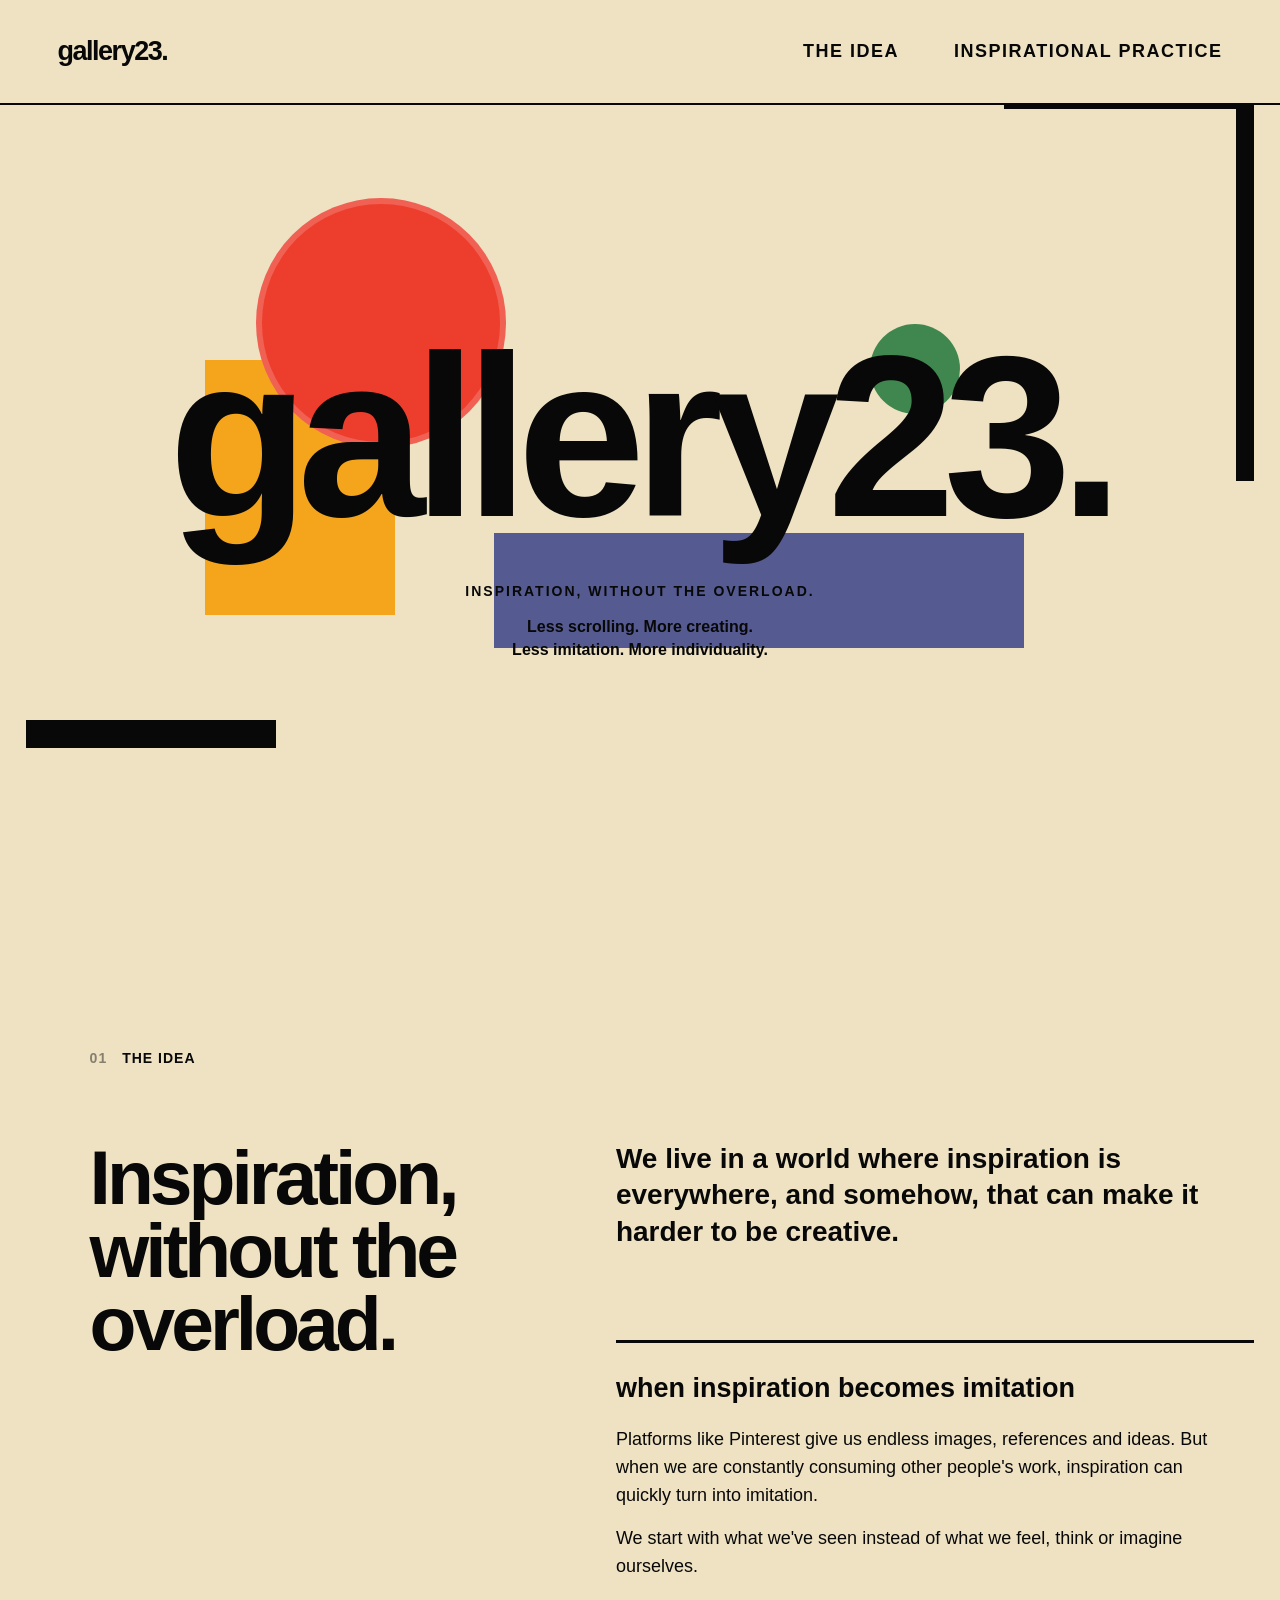
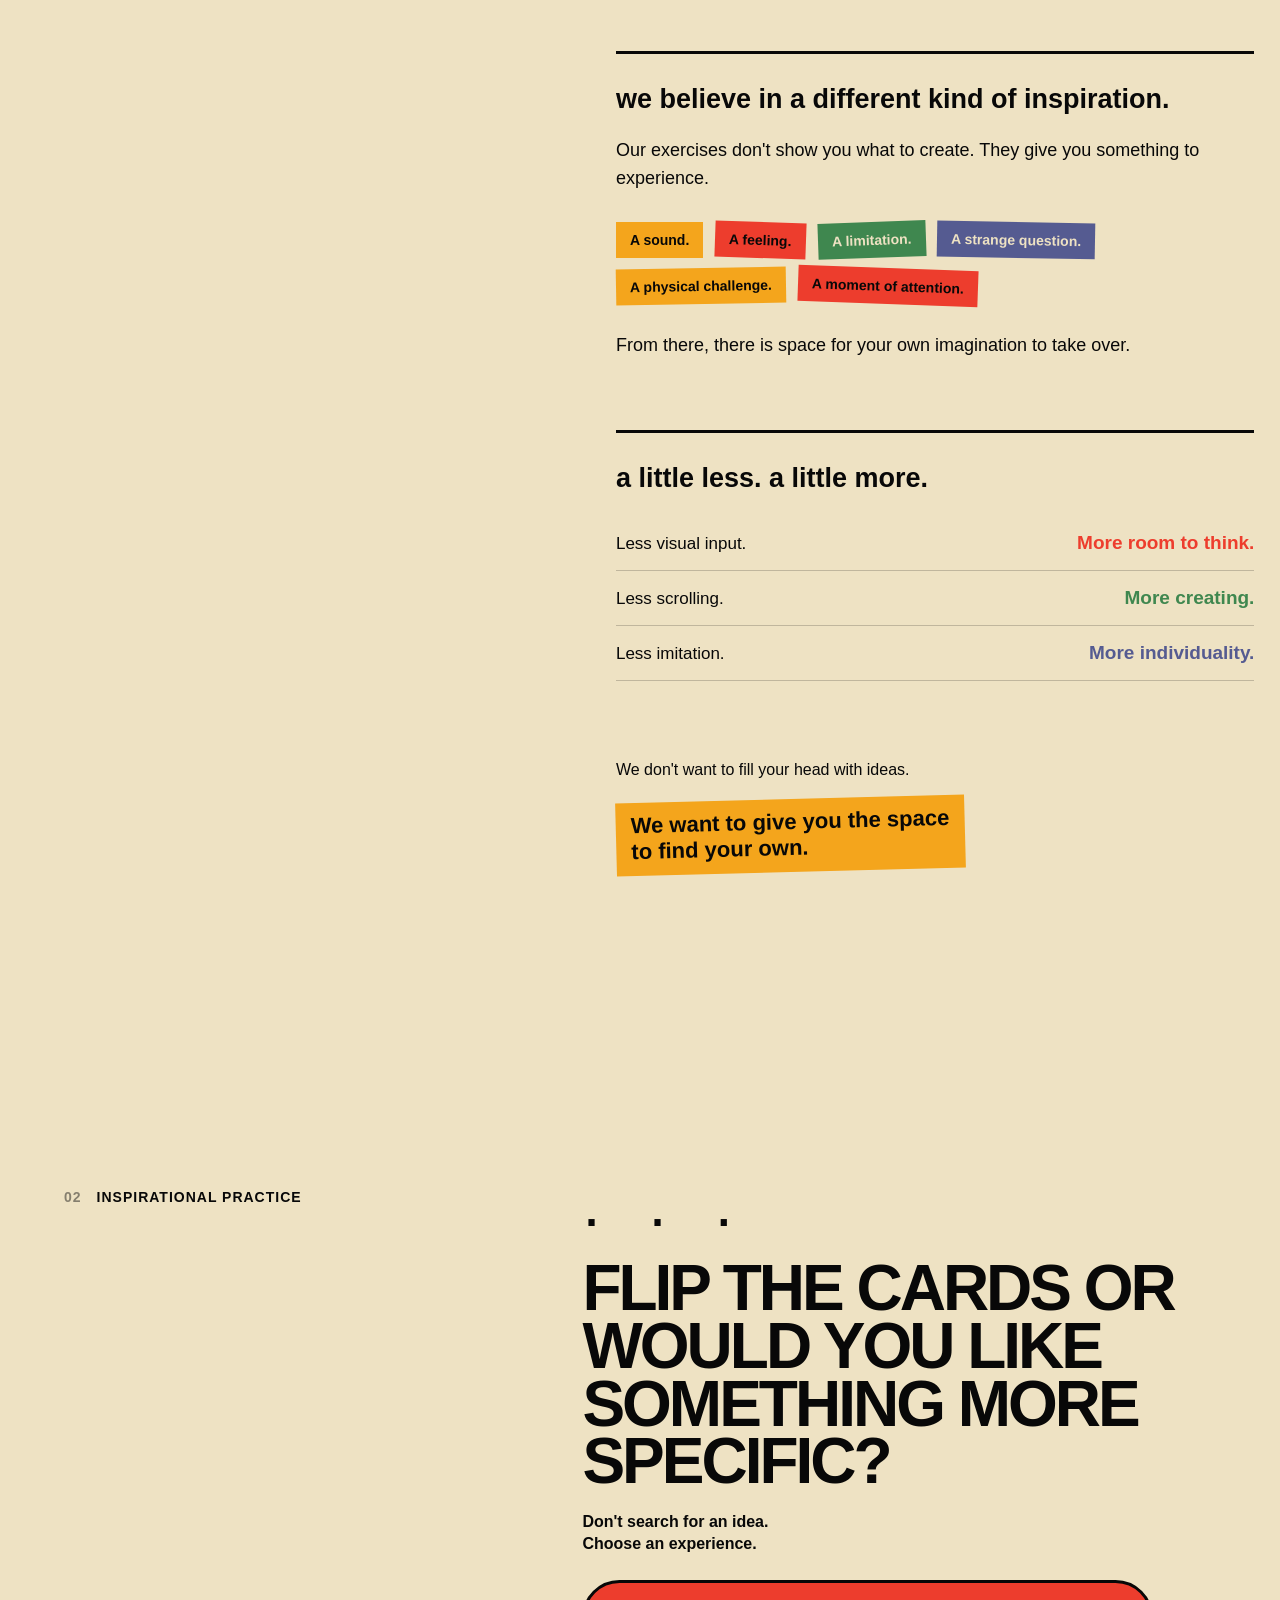
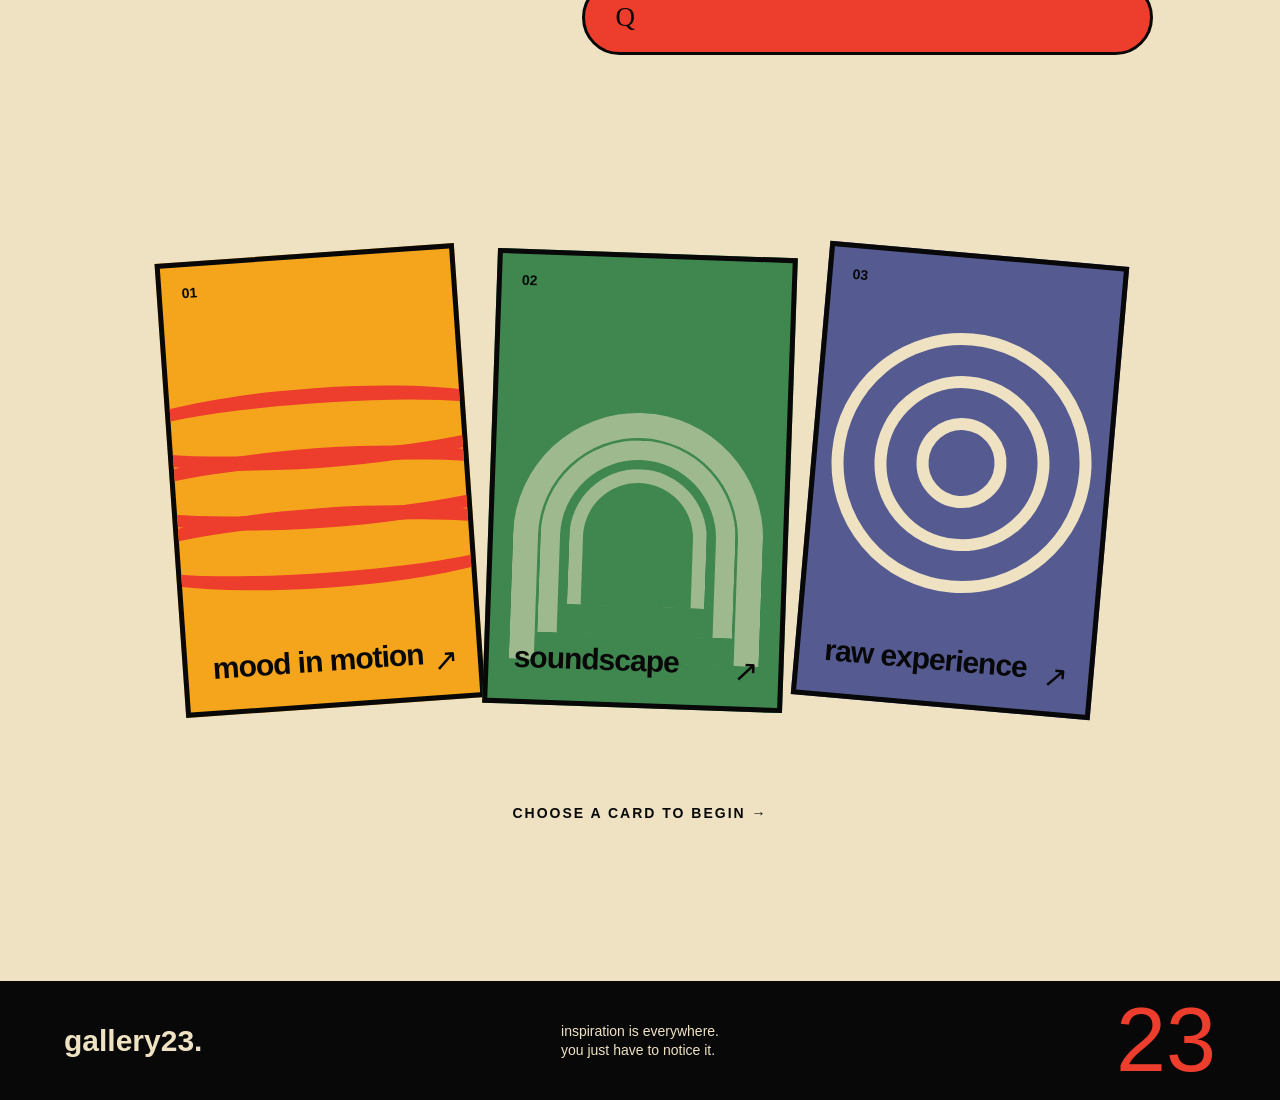
==== index.html @ daee402e "commit 2" ====
<!DOCTYPE html>
<html lang="en">

<head>

    <meta charset="UTF-8">
    <meta name="viewport" content="width=device-width, initial-scale=1.0">

    <title>Inspiration — Gallery23</title>

    <link rel="stylesheet" href="css/style.css">

    <script src="js/gallery.js" defer></script>

</head>

<body>

    <!-- =====================================================
         NAVIGATION
    ====================================================== -->

    <nav class="navbar">

        <a href="index.html" class="nav-logo">
            gallery23.
        </a>

        <div class="nav-links">
            <a href="#the-idea">the idea</a>
            <a href="#inspirational-practice">inspirational practice</a>
        </div>

    </nav>



    <!-- =====================================================
         HERO
    ====================================================== -->

    <main>

        <section class="hero">

            <!-- decorative shapes -->

            <div class="hero-shape orange-circle"></div>

            <div class="hero-shape orange-block"></div>

            <div class="hero-line line-left"></div>

            <div class="hero-line line-right"></div>

            <div class="hero-shape green-circle"></div>

            <div class="hero-shape blue-block"></div>


            <div class="hero-title">

                <h1>gallery23.</h1>

                <div class="hero-message">
                    <p>INSPIRATION, WITHOUT THE OVERLOAD.</p>

                    <p>
                        Less scrolling. More creating.<br>
                        Less imitation. More individuality.
                    </p>
                </div>

            </div>

        </section>



        <!-- =====================================================
             THE IDEA
        ====================================================== -->

        <section class="idea-section" id="the-idea">

            <div class="section-label">
                <span>01</span>
                <span>THE IDEA</span>
            </div>

            <div class="idea-grid">

                <div class="idea-heading">

                    <h2>
                        Inspiration,<br>
                        without the<br>
                        overload.
                    </h2>


                </div>

                <div class="idea-text">

                    <p class="intro-text">
                        We live in a world where inspiration is everywhere,
                        and somehow, that can make it harder to be creative.
                    </p>

                    <div class="idea-block">

                        <h3>When inspiration becomes imitation</h3>

                        <p>
                            Platforms like Pinterest give us endless images,
                            references and ideas. But when we are constantly
                            consuming other people's work, inspiration can
                            quickly turn into imitation.
                        </p>

                        <p>
                            We start with what we've seen instead of what we
                            feel, think or imagine ourselves.
                        </p>

                    </div>

                    <div class="idea-block">

                        <h3>We believe in a different kind of inspiration.</h3>

                        <p>
                            Our exercises don't show you what to create.
                            They give you something to experience.
                        </p>

                        <div class="inspiration-list">
                            <span>A sound.</span>
                            <span>A feeling.</span>
                            <span>A limitation.</span>
                            <span>A strange question.</span>
                            <span>A physical challenge.</span>
                            <span>A moment of attention.</span>
                        </div>

                        <p>
                            From there, there is space for your own
                            imagination to take over.
                        </p>

                    </div>

                    <div class="idea-block idea-less-more">

                        <h3>A little less. A little more.</h3>

                        <div class="less-more-line">
                            <span>Less visual input.</span>
                            <strong>More room to think.</strong>
                        </div>

                        <div class="less-more-line">
                            <span>Less scrolling.</span>
                            <strong>More creating.</strong>
                        </div>

                        <div class="less-more-line">
                            <span>Less imitation.</span>
                            <strong>More individuality.</strong>
                        </div>

                    </div>

                    <div class="idea-closing">
                        <p>
                            We don't want to fill your head with ideas.
                        </p>

                        <p class="closing-emphasis">
                            We want to give you the space<br>
                            to find your own.
                        </p>
                    </div>

                </div>

            </div>

        </section>



        <!-- =====================================================
             INSPIRATIONAL PRACTICE
        ====================================================== -->

        <section class="practice-section" id="inspirational-practice">


            <div class="practice-header">

                <div class="section-label">
                    <span>02</span>
                    <span>INSPIRATIONAL PRACTICE</span>
                </div>


                <div class="practice-question">

                    <span class="dots">. . .</span>

                    <h2>
                        FLIP THE CARDS
                        OR WOULD YOU LIKE
                        SOMETHING
                        MORE SPECIFIC?
                    </h2>

                    <p class="practice-intro">
                        Don't search for an idea.<br>
                        Choose an experience.
                    </p>

                    <div class="search-bar">

                        <span class="search-icon">Q</span>

                        <input
                            type="text"
                            placeholder=""
                            aria-label="Search inspirational practices"
                        >

                    </div>

                </div>

            </div>



<!-- =================================================
     CARD STACK
================================================== -->

<div class="card-area">


    <!-- ================= CARD 1 ================= -->

    <article
        class="practice-card card-orange"
        data-page="mood-in-motion.html"
        data-number="01"
        data-title="mood in motion"
        data-label="A SMALL IMPULSE"
        data-description="Move what you feel. A playful exercise that turns emotions into shapes, colours and movement. Let your hand take the lead and discover what your feelings look like without having to explain them."
    >

        <div class="card-number">
            01
        </div>

        <div class="card-art">

            <div class="wave wave-1"></div>
            <div class="wave wave-2"></div>
            <div class="wave wave-3"></div>

        </div>

        <div class="card-title">
            mood in motion
        </div>

        <div class="card-arrow">
            ↗
        </div>

    </article>



    <!-- ================= CARD 2 ================= -->

    <article
        class="practice-card card-green"
        data-page="soundscape.html"
        data-number="02"
        data-title="soundscape"
        data-label="A SMALL IMPULSE"
        data-description="Listen beyond the obvious. Use sound as your starting point. Slow down, pay attention and let what you hear create unexpected images, thoughts and ideas in your mind."
    >

        <div class="card-number">
            02
        </div>

        <div class="card-art">

            <div class="green-arc arc-one"></div>
            <div class="green-arc arc-two"></div>
            <div class="green-arc arc-three"></div>

        </div>

        <div class="card-title">
            soundscape
        </div>

        <div class="card-arrow">
            ↗
        </div>

    </article>



    <!-- ================= CARD 3 ================= -->

    <article
        class="practice-card card-blue"
        data-page="raw-experience.html"
        data-number="03"
        data-title="raw experience"
        data-label="A SMALL IMPULSE"
        data-description="Step outside your usual perspective. Simple situations can become creative impulses when you really experience them. Observe, listen, notice and allow the ordinary to feel unfamiliar."
    >

        <div class="card-number">
            03
        </div>

        <div class="card-art">

            <div class="raw-circle circle-one"></div>
            <div class="raw-circle circle-two"></div>
            <div class="raw-circle circle-three"></div>

        </div>

        <div class="card-title">
            raw experience
        </div>

        <div class="card-arrow">
            ↗
        </div>

    </article>

</div>


<div class="card-instruction">
    choose a card to begin →
</div>


<!-- =====================================================
     CARD MODAL
====================================================== -->

<div class="card-modal" id="cardModal">

    <button
        class="modal-close"
        id="modalClose"
        aria-label="Close card"
    >
        ×
    </button>


    <div class="modal-card-wrapper">

        <div class="modal-card" id="modalCard">

            <!-- FRONT -->
            <div class="modal-front">

                <div
                    class="modal-card-number"
                    id="modalNumber"
                >
                    01
                </div>

                <div
                    class="modal-art"
                    id="modalArt"
                ></div>

                <h2 id="modalTitle">
                    mood in motion
                </h2>

            </div>


            <!-- BACK -->
            <div class="modal-back">

                <div
                    class="back-label"
                    id="modalLabel"
                >
                    A SMALL IMPULSE
                </div>

                <p id="modalDescription">
                    Move what you feel.
                    A playful exercise that turns emotions
                    into shapes, colours and movement.
                </p>

                <span class="back-hint">
                    CLICK THE CARD TO RETURN
                </span>

            </div>

        </div>

    </div>


    <button
        class="flip-button"
        id="flipButton"
    >
        FLIP THE CARD ↻
    </button>


    <a
        href="#"
        class="practice-button"
        id="practiceButton"
    >
        TRY THIS INSPIRATIONAL PRACTICE →
    </a>

</div>



</main>


<!-- =====================================================
     FOOTER
===================================================== -->

<footer>

    <div class="footer-logo">
        gallery23.
    </div>

    <div class="footer-text">
        inspiration is everywhere.<br>
        you just have to notice it.
    </div>

    <div class="footer-number">
        23
    </div>

</footer>
</body>

</html>
---- css/style.css ----
/* =========================================================

   RESET

========================================================= */

* {

    margin: 0;

    padding: 0;

    box-sizing: border-box;

}

html {

    scroll-behavior: smooth;

}

body {

    background: #eee2c3;

    color: #080808;

    font-family: "Century Gothic", "Avenir Next", Arial, sans-serif;

    overflow-x: hidden;

}

body.modal-open {

    overflow: hidden;

}

a {

    color: inherit;

    text-decoration: none;

}

button,

input {

    font: inherit;

}



/* =========================================================

   COLOURS

========================================================= */

:root {

    --cream: #eee2c3;

    --orange: #f4a51c;

    --red: #ed3d2d;

    --green: #3f874f;

    --blue: #555b91;

    --black: #080808;

}



/* =========================================================

   NAVIGATION

========================================================= */

.navbar {

    position: fixed;

    top: 0;

    left: 0;

    width: 100%;

    height: 105px;

    padding: 0 4.5vw;

    display: flex;

    align-items: center;

    justify-content: space-between;

    z-index: 100;

    background: var(--cream);

    border-bottom: 2px solid var(--black);

}



/* LEFT — GALLERY23 */

.nav-logo {

    font-size: 27px;

    font-weight: 900;

    letter-spacing: -1.5px;

    transition: transform 0.3s ease;

}

.nav-logo:hover {

    transform: rotate(-2deg) scale(1.04);

}



/* RIGHT — NAVIGATION */

.nav-links {

    display: flex;

    align-items: center;

    gap: 55px;

}

.nav-links a {

    position: relative;

    font-size: 18px;

    font-weight: 900;

    letter-spacing: 1.5px;

    text-transform: uppercase;

    color: var(--black);

    transition:

        transform 0.25s ease,

        opacity 0.25s ease;

}

.nav-links a::after {

    content: "";

    position: absolute;

    left: 0;

    bottom: -8px;

    width: 0;

    height: 2px;

    background: var(--black);

    transition: width 0.3s ease;

}

.nav-links a:hover::after {

    width: 100%;

}

.nav-links a:hover {

    transform: translateY(-2px);

}



/* =========================================================

   HERO

========================================================= */

.hero {

    min-height: 100vh;

    padding-top: 105px;

    position: relative;

    overflow: hidden;

    display: flex;

    align-items: center;

    justify-content: center;

}



/* MAIN TITLE */

.hero-title {

    position: relative;

    z-index: 10;

    width: 100%;

    text-align: center;

}

.hero-title h1 {

    position: relative;

    z-index: 10;

    font-size: clamp(110px, 18vw, 300px);

    line-height: 0.8;

    letter-spacing: -12px;

    font-weight: 700;

    white-space: nowrap;

}

/* ---------------------------------------------------------

   HERO MESSAGE

--------------------------------------------------------- */

.hero-message {

    position: relative;

    z-index: 15;

    width: fit-content;

    margin: 55px auto 0;

    text-align: center;

}

.hero-message p:first-child {

    margin-bottom: 16px;

    font-size: 14px;

    font-weight: 900;

    letter-spacing: 2px;

    text-transform: uppercase;

}

.hero-message p:last-child {

    font-size: 16px;

    line-height: 1.45;

    font-weight: 700;

}



/* ---------------------------------------------------------

   HERO SHAPE MOVEMENT

   Only the colored shapes move.

   Black geometric lines stay completely static.

--------------------------------------------------------- */

.orange-circle {

    animation: heroCircle 7s ease-in-out infinite;

}

.orange-block {

    animation: heroBlock 8s ease-in-out 0.5s infinite;

}

.green-circle {

    animation: heroSmallCircle 5s ease-in-out 0.8s infinite;

}

.blue-block {

    animation: heroBlueBlock 9s ease-in-out 0.2s infinite;

}

@keyframes heroCircle {

    0%, 100% {

        transform: translate(0, 0) scale(1);

    }

    50% {

        transform: translate(18px, -12px) scale(1.04);

    }

}

@keyframes heroBlock {

    0%, 100% {

        transform: translate(0, 0) rotate(0deg);

    }

    50% {

        transform: translate(-8px, 13px) rotate(-1.5deg);

    }

}

@keyframes heroSmallCircle {

    0%, 100% {

        transform: translate(0, 0) scale(1);

    }

    50% {

        transform: translate(-10px, 8px) scale(1.13);

    }

}

@keyframes heroBlueBlock {

    0%, 100% {

        transform: translate(0, 0);

    }

    50% {

        transform: translate(12px, -7px);

    }

}

/* =========================================================

   HERO SHAPES

========================================================= */

.hero-shape {

    position: absolute;

}



/* RED / ORANGE CIRCLE */

.orange-circle {

    width: 250px;

    height: 250px;

    border-radius: 50%;

    background: var(--red);

    left: 20%;

    top: 22%;

    border: 6px solid rgba(255, 255, 255, 0.18);

    z-index: 1;

}



/* ORANGE RECTANGLE */

.orange-block {

    width: 190px;

    height: 255px;

    background: var(--orange);

    left: 16%;

    top: 40%;

    z-index: 0;

}



/* GREEN CIRCLE */

.green-circle {

    width: 90px;

    height: 90px;

    border-radius: 50%;

    background: var(--green);

    right: 25%;

    top: 36%;

    z-index: 2;

}



/* BLUE RECTANGLE */

.blue-block {

    width: 530px;

    height: 115px;

    background: var(--blue);

    right: 20%;

    bottom: 28%;

    z-index: 0;

}



/* =========================================================

   BLACK GEOMETRIC LINES

========================================================= */

.hero-line {

    position: absolute;

    height: 28px;

    background: var(--black);

    border-radius: 0;

    z-index: 5;

}



/* LEFT HORIZONTAL LINE */

.line-left {

    width: 250px;

    left: 2%;

    top: 80%;

    transform: none;

}



/* RIGHT HORIZONTAL LINE */

.line-right {

    width: 250px;

    right: 2%;

    top: 9%;

    transform: none;

}



/* RIGHT VERTICAL LINE */

.line-right::after {

    content: "";

    position: absolute;

    right: 0;

    top: 0;

    width: 18px;

    height: 400px;

    background: var(--black);

}



/* =========================================================

   GENERAL SECTIONS

========================================================= */

section {

    position: relative;

}



/* =========================================================

   THE IDEA

========================================================= */

.idea-section {

    padding: 150px 7vw 190px;

}



/* SECTION NUMBER + TITLE */

.section-label {

    display: flex;

    gap: 15px;

    font-size: 14px;

    font-weight: 900;

    letter-spacing: 1px;

    margin-bottom: 75px;

}

.section-label span:first-child {

    opacity: 0.45;

}



/* IDEA GRID */

.idea-grid {

    display: grid;

    grid-template-columns: 42% 58%;

    gap: 5vw;

}



/* LEFT SIDE */

.idea-heading {

    position: relative;

}

.idea-heading h2 {

    font-size: clamp(50px, 6vw, 90px);

    line-height: 0.95;

    letter-spacing: -4px;

}



/* HANDWRITTEN NOTE */

.idea-manifesto {

    display: flex;

    flex-direction: column;

    gap: 3px;

    margin-top: 90px;

    width: fit-content;

    font-family: cursive;

    font-size: 25px;

    line-height: 1.05;

    transform: rotate(-5deg);

}

.idea-manifesto span:last-child {

    margin-left: 28px;

    color: var(--red);

}



/* RIGHT SIDE */

.idea-text {

    max-width: 720px;

}



/* INTRO */

.intro-text {

    font-size: 28px;

    line-height: 1.3;

    font-weight: 700;

    margin-bottom: 90px;

}

/* ---------------------------------------------------------

   NEW IDEA CONTENT

--------------------------------------------------------- */

.inspiration-list {

    display: flex;

    flex-wrap: wrap;

    gap: 10px 12px;

    margin: 30px 0 28px;

}

.inspiration-list span {

    padding: 10px 14px;

    background: var(--orange);

    font-size: 14px;

    font-weight: 900;

    transition:

        transform 0.25s ease,

background 0.25s ease;

}

.inspiration-list span:nth-child(2) {

    background: var(--red);

    transform: rotate(2deg);

}

.inspiration-list span:nth-child(3) {

    background: var(--green);

    color: var(--cream);

    transform: rotate(-2deg);

}

.inspiration-list span:nth-child(4) {

    background: var(--blue);

    color: var(--cream);

    transform: rotate(1deg);

}

.inspiration-list span:nth-child(5) {

    background: var(--orange);

    transform: rotate(-1deg);

}

.inspiration-list span:nth-child(6) {

    background: var(--red);

    transform: rotate(2deg);

}

.inspiration-list span:hover {

    transform: translateY(-5px) rotate(0deg) scale(1.04);

}

.idea-less-more {

    padding-bottom: 45px;

}

.less-more-line {

    display: flex;

    align-items: baseline;

    justify-content: space-between;

    gap: 25px;

    padding: 15px 0;

    border-bottom: 1px solid rgba(8, 8, 8, 0.2);

    font-size: 17px;

    line-height: 1.25;

}

.less-more-line strong {

    font-size: 19px;

}

.less-more-line:nth-child(2) strong {

    color: var(--red);

}

.less-more-line:nth-child(3) strong {

    color: var(--green);

}

.less-more-line:nth-child(4) strong {

    color: var(--blue);

}

.idea-closing {

    padding-top: 25px;

}

.idea-closing p {

    margin-bottom: 8px;

}

.idea-closing .closing-emphasis {

    display: inline-block;

    margin-top: 12px;

    padding: 10px 15px;

    background: var(--orange);

    font-size: 22px;

    font-weight: 900;

    line-height: 1.2;

    transform: rotate(-1.5deg);

}

.practice-intro {

    margin-top: -20px;

    margin-bottom: 25px;

    font-size: 16px;

    line-height: 1.4;

    font-weight: 700;

}





/* INDIVIDUAL IDEA BLOCKS */

.idea-block {

    border-top: 3px solid var(--black);

    padding: 30px 0 55px;

}

.idea-block h3 {

    font-size: 27px;

    margin-bottom: 22px;

    text-transform: lowercase;

}

.idea-block p {

    font-size: 18px;

    line-height: 1.55;

    max-width: 620px;

    margin-bottom: 15px;

}



/* HIGHLIGHT */

.idea-highlight {

    display: inline-block;

    margin-top: 15px;

    padding: 9px 15px;

    background: var(--orange);

    font-size: 14px;

    font-weight: 900;

    transform: rotate(-2deg);

}



/* PINTEREST NOTE */

.problem-note {

    display: inline-block;

    margin-top: 20px;

    background: var(--red);

    padding: 14px 25px;

    border-radius: 100px;

    font-weight: 900;

    transform: rotate(2deg);

}



/* =========================================================

   INSPIRATIONAL PRACTICE

========================================================= */

.practice-section {

    min-height: 100vh;

    padding: 120px 5vw 160px;

    background: var(--cream);

    overflow: hidden;

}



/* HEADER */

.practice-header {

    display: grid;

    grid-template-columns: 45% 55%;

    align-items: start;

}



/* RIGHT SIDE */

.practice-question {

    padding-top: 5px;

}



/* THREE DOTS */

.dots {

    font-size: 65px;

    letter-spacing: 15px;

    line-height: 0.3;

}



/* QUESTION */

.practice-question h2 {

    font-size: clamp(45px, 5vw, 78px);

    line-height: 0.9;

    letter-spacing: -3px;

    margin: 30px 0 40px;

}



/* =========================================================

   SEARCH BAR

========================================================= */

.search-bar {

    width: 90%;

    height: 75px;

    border: 3px solid var(--black);

    border-radius: 100px;

    background: var(--red);

    display: flex;

    align-items: center;

    padding: 0 30px;

}



.search-icon {

    font-size: 27px;

    font-family: serif;

}



.search-bar input {

    border: none;

    outline: none;

    background: transparent;

    width: 100%;

    margin-left: 15px;

    font-size: 20px;

}



/* =========================================================

   CARD AREA

========================================================= */

.card-area {

    position: relative;

    width: 100%;

    height: 650px;

    margin-top: 100px;

    display: flex;

    justify-content: center;

    align-items: center;

}



/* =========================================================

   INDIVIDUAL CARDS

========================================================= */

.practice-card {

    width: 300px;

    height: 455px;

    position: absolute;

    border: 5px solid var(--black);

    cursor: pointer;

    transition:

        transform 0.5s cubic-bezier(.2, .8, .2, 1),

        box-shadow 0.3s ease;

    overflow: hidden;

}



/* HOVER */

.practice-card:hover {

    z-index: 20;

    box-shadow: 15px 15px 0 var(--black);

}



/* ORANGE */

.card-orange {

    background: var(--orange);

    transform:

        translateX(-320px)

        rotate(-4deg);

}



/* GREEN */

.card-green {

    background: var(--green);

    transform:

        translateX(0)

        rotate(2deg);

    z-index: 3;

}



/* BLUE */

.card-blue {

    background: var(--blue);

    transform:

        translateX(320px)

        rotate(5deg);

    z-index: 2;

}



/* HOVER POSITIONS */

.practice-card:hover.card-orange {

    transform:

        translateX(-320px)

        rotate(-7deg)

        translateY(-15px);

}

.practice-card:hover.card-green {

    transform:

        translateY(-15px)

        rotate(4deg);

}

.practice-card:hover.card-blue {

    transform:

        translateX(320px)

        rotate(9deg)

        translateY(-15px);

}



/* =========================================================

   CARD TEXT

========================================================= */

.card-number {

    position: absolute;

    top: 18px;

    left: 20px;

    font-size: 14px;

    font-weight: 900;

    z-index: 5;

}



.card-title {

    position: absolute;

    bottom: 25px;

    left: 25px;

    font-size: 30px;

    font-weight: 900;

    z-index: 5;

    letter-spacing: -1px;

}



.card-arrow {

    position: absolute;

    right: 20px;

    bottom: 18px;

    font-size: 30px;

    z-index: 5;

}



/* =========================================================

   CARD ART — MOOD IN MOTION

========================================================= */

.card-art {

    position: absolute;

    inset: 55px 20px 90px;

}



.wave {

    position: absolute;

    width: 170%;

    height: 80px;

    border: 15px solid var(--red);

    border-radius: 50%;

    left: -35%;

}



.wave-1 {

    top: 25%;

}

.wave-2 {

    top: 45%;

}

.wave-3 {

    top: 65%;

}



/* =========================================================

   CARD ART — SOUNDSCAPE

========================================================= */

.card-green .card-art {

    display: flex;

    justify-content: center;

    align-items: center;

}



.green-arc {

    position: absolute;

    width: 250px;

    height: 250px;

    border-radius: 50% 50% 0 0;

    border: 25px solid rgba(238, 226, 195, 0.55);

    border-bottom: none;

    bottom: -50px;

}



.arc-one {

    transform: scale(0.55);

}

.arc-two {

    transform: scale(0.78);

}

.arc-three {

    transform: scale(1);

}



/* =========================================================

   CARD ART — RAW EXPERIENCE

========================================================= */

.card-blue .card-art {

    display: flex;

    justify-content: center;

    align-items: center;

}



.raw-circle {

    position: absolute;

    border: 12px solid var(--cream);

    border-radius: 50%;

}



.circle-one {

    width: 260px;

    height: 260px;

}

.circle-two {

    width: 175px;

    height: 175px;

}

.circle-three {

    width: 90px;

    height: 90px;

}



/* =========================================================

   CARD INSTRUCTION

========================================================= */

.card-instruction {

    text-align: center;

    font-size: 14px;

    font-weight: 900;

    text-transform: uppercase;

    letter-spacing: 2px;

}



/* =========================================================

   MODAL

========================================================= */

.card-modal {

    position: fixed;

    inset: 0;

    background: rgba(238, 226, 195, 0.96);

    z-index: 500;

    display: flex;

    flex-direction: column;

    align-items: center;

    justify-content: center;

    opacity: 0;

    pointer-events: none;

    transition: opacity 0.4s ease;

}



.card-modal.active {

    opacity: 1;

    pointer-events: all;

}



/* CLOSE */

.modal-close {

    position: absolute;

    top: 35px;

    right: 45px;

    background: none;

    border: none;

    font-size: 55px;

    cursor: pointer;

    line-height: 1;

}



/* =========================================================

   MODAL CARD

========================================================= */

.modal-card-wrapper {

    width: min(430px, 80vw);

    height: min(620px, 65vh);

    perspective: 1200px;

}



.modal-card {

    width: 100%;

    height: 100%;

    position: relative;

    transform-style: preserve-3d;

    transition:

        transform 0.8s cubic-bezier(.2, .8, .2, 1);

}



.modal-card.flipped {

    transform: rotateY(180deg);

}



/* FRONT + BACK */

.modal-front,

.modal-back {

    position: absolute;

    inset: 0;

    backface-visibility: hidden;

    border: 6px solid var(--black);

    overflow: hidden;

}



/* FRONT */

.modal-front {

    background: var(--orange);

}



/* BACK */

.modal-back {

    background: var(--green);

    transform: rotateY(180deg);

    display: flex;

    flex-direction: column;

    justify-content: center;

    align-items: center;

    padding: 45px;

    text-align: center;

}



/* BACK TEXT */

.modal-back p {

    font-size: 22px;

    line-height: 1.35;

    font-weight: 700;

    margin: 30px 0;

}



.modal-back span {

    font-size: 12px;

    font-weight: 900;

    letter-spacing: 2px;

}



/* NUMBER */

.modal-card-number {

    position: absolute;

    top: 25px;

    left: 25px;

    font-size: 15px;

    font-weight: 900;

    z-index: 5;

}



/* TITLE */

.modal-front h2 {

    position: absolute;

    bottom: 30px;

    left: 30px;

    font-size: 40px;

    letter-spacing: -2px;

    z-index: 5;

}



/* ART */

.modal-art {

    position: absolute;

    inset: 70px 25px 100px;

}



/* BACK LABEL */

.back-label {

    font-size: 13px;

    font-weight: 900;

    letter-spacing: 2px;

}



/* =========================================================

   FLIP + PRACTICE BUTTON

========================================================= */

.flip-button,

.practice-button {

    border: none;

    cursor: pointer;

    font-size: 13px;

    font-weight: 900;

    letter-spacing: 1px;

    margin-top: 25px;

    padding: 15px 25px;

}



/* FLIP */

.flip-button {

    background: var(--black);

    color: var(--cream);

}



/* PRACTICE */

.practice-button {

    background: var(--red);

    border-radius: 100px;

}



/* HOVER */

.flip-button:hover {

    transform: rotate(-2deg);

}

.practice-button:hover {

    transform: rotate(2deg);

}



/* =========================================================
   FOOTER
========================================================= */

footer {

    width: 100vw;

    margin-left: calc(50% - 50vw);

    min-height: 0;

    padding: 28px 5vw;

    background: var(--black);
    color: var(--cream);

    display: grid;
    grid-template-columns: 1fr auto 1fr;

    align-items: center;

    box-sizing: border-box;

}


.footer-logo {

    font-size: 30px;
    font-weight: 900;

}


.footer-text {

    font-size: 14px;
    line-height: 1.35;

}


.footer-number {

    text-align: right;

    font-size: 90px;
    line-height: 0.7;

    color: var(--red);

}


/* =========================================================
   TABLET
========================================================= */

@media (max-width: 900px) {

    .hero-message {

        margin-top: 42px;

    }

    .hero-message p:first-child {

        font-size: 11px;
        letter-spacing: 1.7px;

    }

    .hero-message p:last-child {

        font-size: 15px;

    }

    .less-more-line {

        align-items: flex-start;
        flex-direction: column;
        gap: 5px;

    }

    .idea-manifesto {

        margin-top: 55px;

    }

    .practice-intro {

        margin-top: -10px;

    }

    .navbar {

        padding: 0 25px;

    }

    .nav-links {

        gap: 25px;

    }

    .nav-links a {

        font-size: 13px;

    }

    .hero-title h1 {

        font-size: 18vw;
        letter-spacing: -6px;

    }

    .orange-circle {

        width: 170px;
        height: 170px;
        left: 10%;

    }

    .orange-block {

        width: 130px;
        height: 190px;
        left: 8%;

    }

    .blue-block {

        width: 300px;
        height: 80px;
        right: 10%;

    }

    .idea-grid {

        grid-template-columns: 1fr;

    }

    .idea-heading {

        margin-bottom: 70px;

    }

    .practice-header {

        grid-template-columns: 1fr;

    }

    .practice-question {

        margin-top: 30px;

    }

    .card-area {

        height: 560px;

    }

    .practice-card {

        width: 240px;
        height: 370px;

    }

    .card-orange {

        transform:
            translateX(-120px)
            rotate(-5deg);

    }

    .card-green {

        transform:
            translateX(0)
            rotate(2deg);

    }

    .card-blue {

        transform:
            translateX(120px)
            rotate(5deg);

    }


    /* FOOTER */

    footer {

        grid-template-columns: 1fr auto;

        gap: 20px;

        padding: 24px 25px;

    }

    .footer-text {

        grid-column: 1;

    }

    .footer-number {

        grid-column: 2;
        grid-row: 1 / span 2;

        text-align: right;

    }

}


/* =========================================================
   MOBILE
========================================================= */

@media (max-width: 600px) {

    .navbar {

        height: 85px;
        padding: 0 20px;

    }

    .nav-logo {

        font-size: 20px;

    }

    .nav-links {

        gap: 12px;

    }

    .nav-links a {

        font-size: 9px;
        letter-spacing: 0.8px;

    }

    .hero {

        min-height: 80vh;
        padding-top: 85px;

    }

    .hero-title h1 {

        font-size: 17vw;
        letter-spacing: -4px;

    }

    .hero-message {

        margin-top: 32px;

    }

    .hero-message p:first-child {

        margin-bottom: 10px;
        font-size: 8px;
        letter-spacing: 1.2px;

    }

    .hero-message p:last-child {

        font-size: 11px;

    }

    .idea-manifesto {

        font-size: 20px;

    }

    .inspiration-list {

        gap: 7px;

    }

    .inspiration-list span {

        padding: 8px 10px;
        font-size: 11px;

    }

    .idea-closing .closing-emphasis {

        font-size: 18px;

    }

    .orange-circle {

        width: 130px;
        height: 130px;
        left: 8%;

    }

    .orange-block {

        width: 100px;
        height: 160px;
        left: 5%;

    }

    .blue-block {

        width: 220px;
        height: 65px;
        right: 5%;

    }

    .green-circle {

        width: 60px;
        height: 60px;
        right: 15%;

    }

    .line-left {

        width: 130px;
        left: -8%;
        top: 82%;

    }

    .line-right {

        width: 130px;
        right: -8%;
        top: 10%;

    }

    .idea-section,
    .practice-section {

        padding-left: 25px;
        padding-right: 25px;

    }

    .idea-heading h2 {

        font-size: 48px;

    }

    .practice-question h2 {

        font-size: 45px;

    }

    .search-bar {

        width: 100%;

    }

    .card-area {

        height: 500px;

    }

    .practice-card {

        width: 210px;
        height: 330px;

    }

    .card-orange {

        transform:
            translateX(-55px)
            rotate(-7deg);

    }

    .card-blue {

        transform:
            translateX(55px)
            rotate(7deg);

    }

    .practice-card:hover.card-orange {

        transform:
            translateX(-55px)
            rotate(-9deg)
            translateY(-10px);

    }

    .practice-card:hover.card-blue {

        transform:
            translateX(55px)
            rotate(9deg)
            translateY(-10px);

    }


    /* FOOTER */

    footer {

        padding: 22px 20px;

    }

    .footer-logo {

        font-size: 22px;

    }

    .footer-text {

        font-size: 11px;
        line-height: 1.35;

    }

    .footer-number {

        font-size: 55px;

    }

}
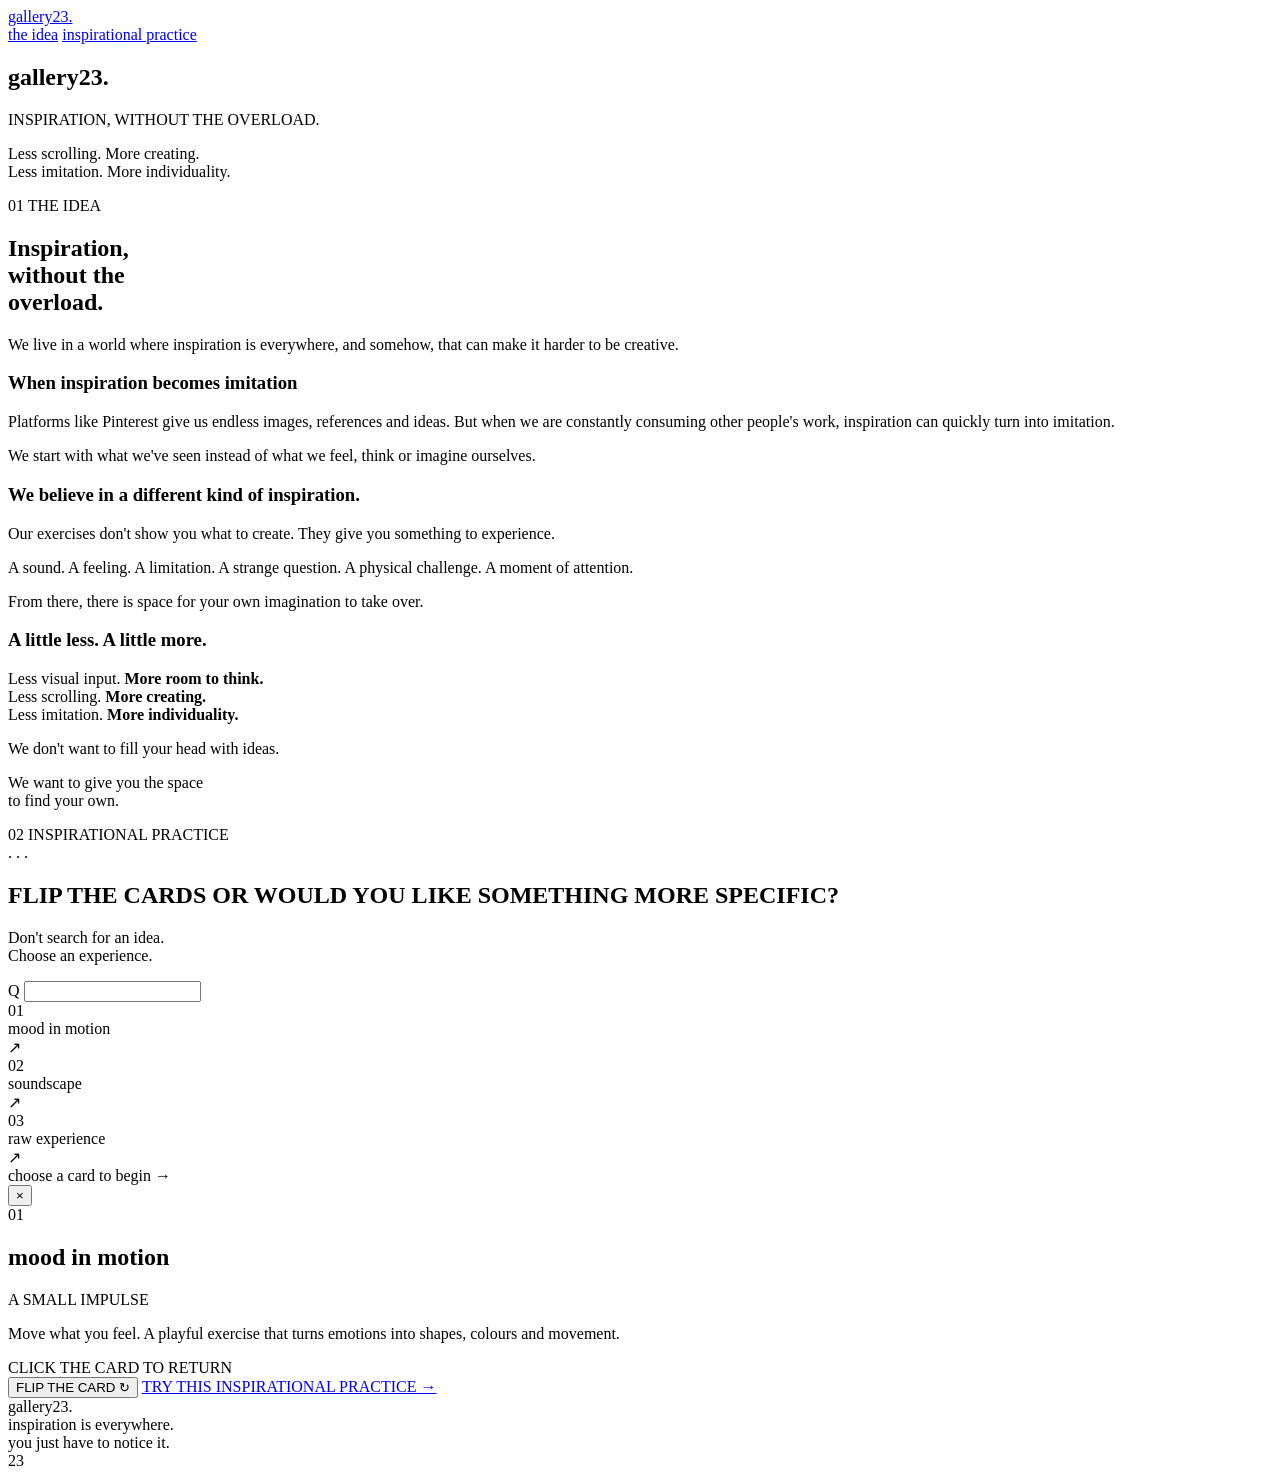
==== commit c60edb84: "commit5" ====
--- a/index.html
+++ b/index.html
@@ -8,7 +8,7 @@
 
     <title>Inspiration — Gallery23</title>
 
-    <link rel="stylesheet" href="css/style.css">
+    <link rel="stylesheet" href="css/style.csss">
 
     <script src="js/gallery.js" defer></script>
 
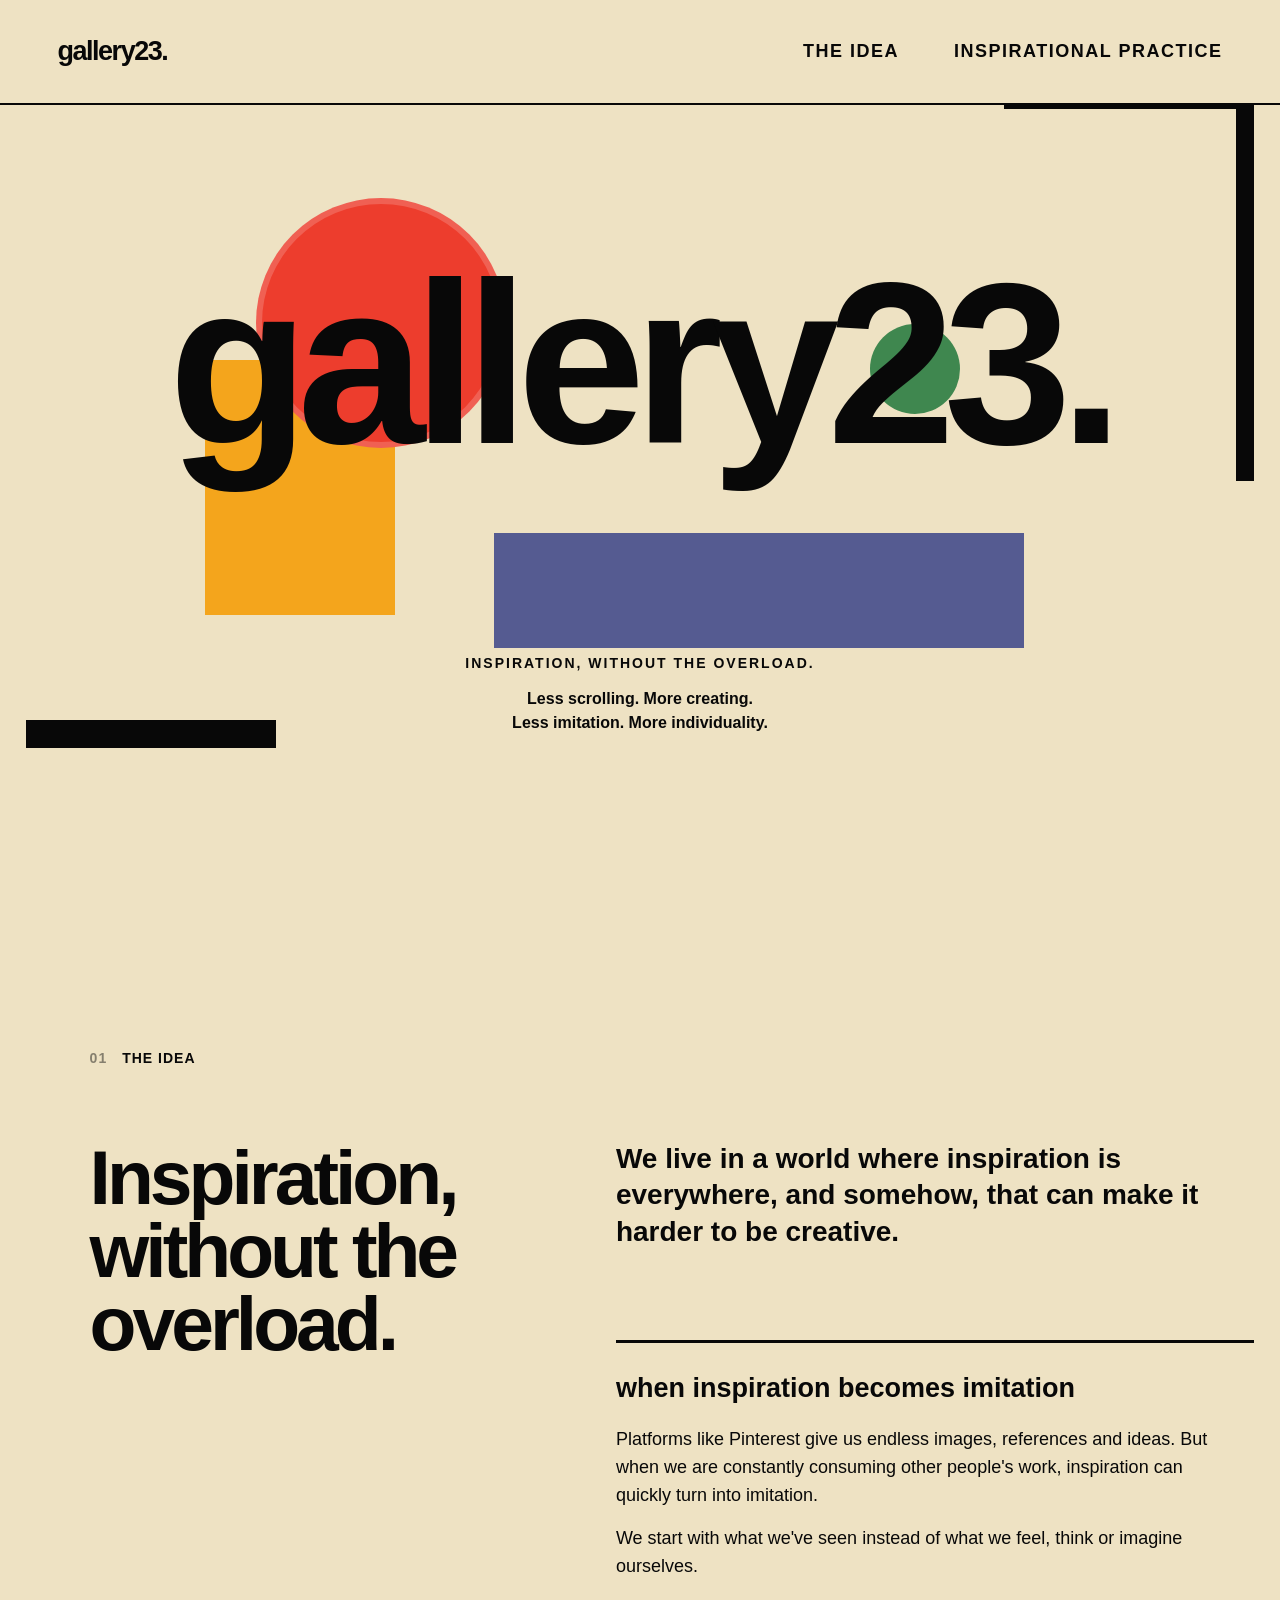
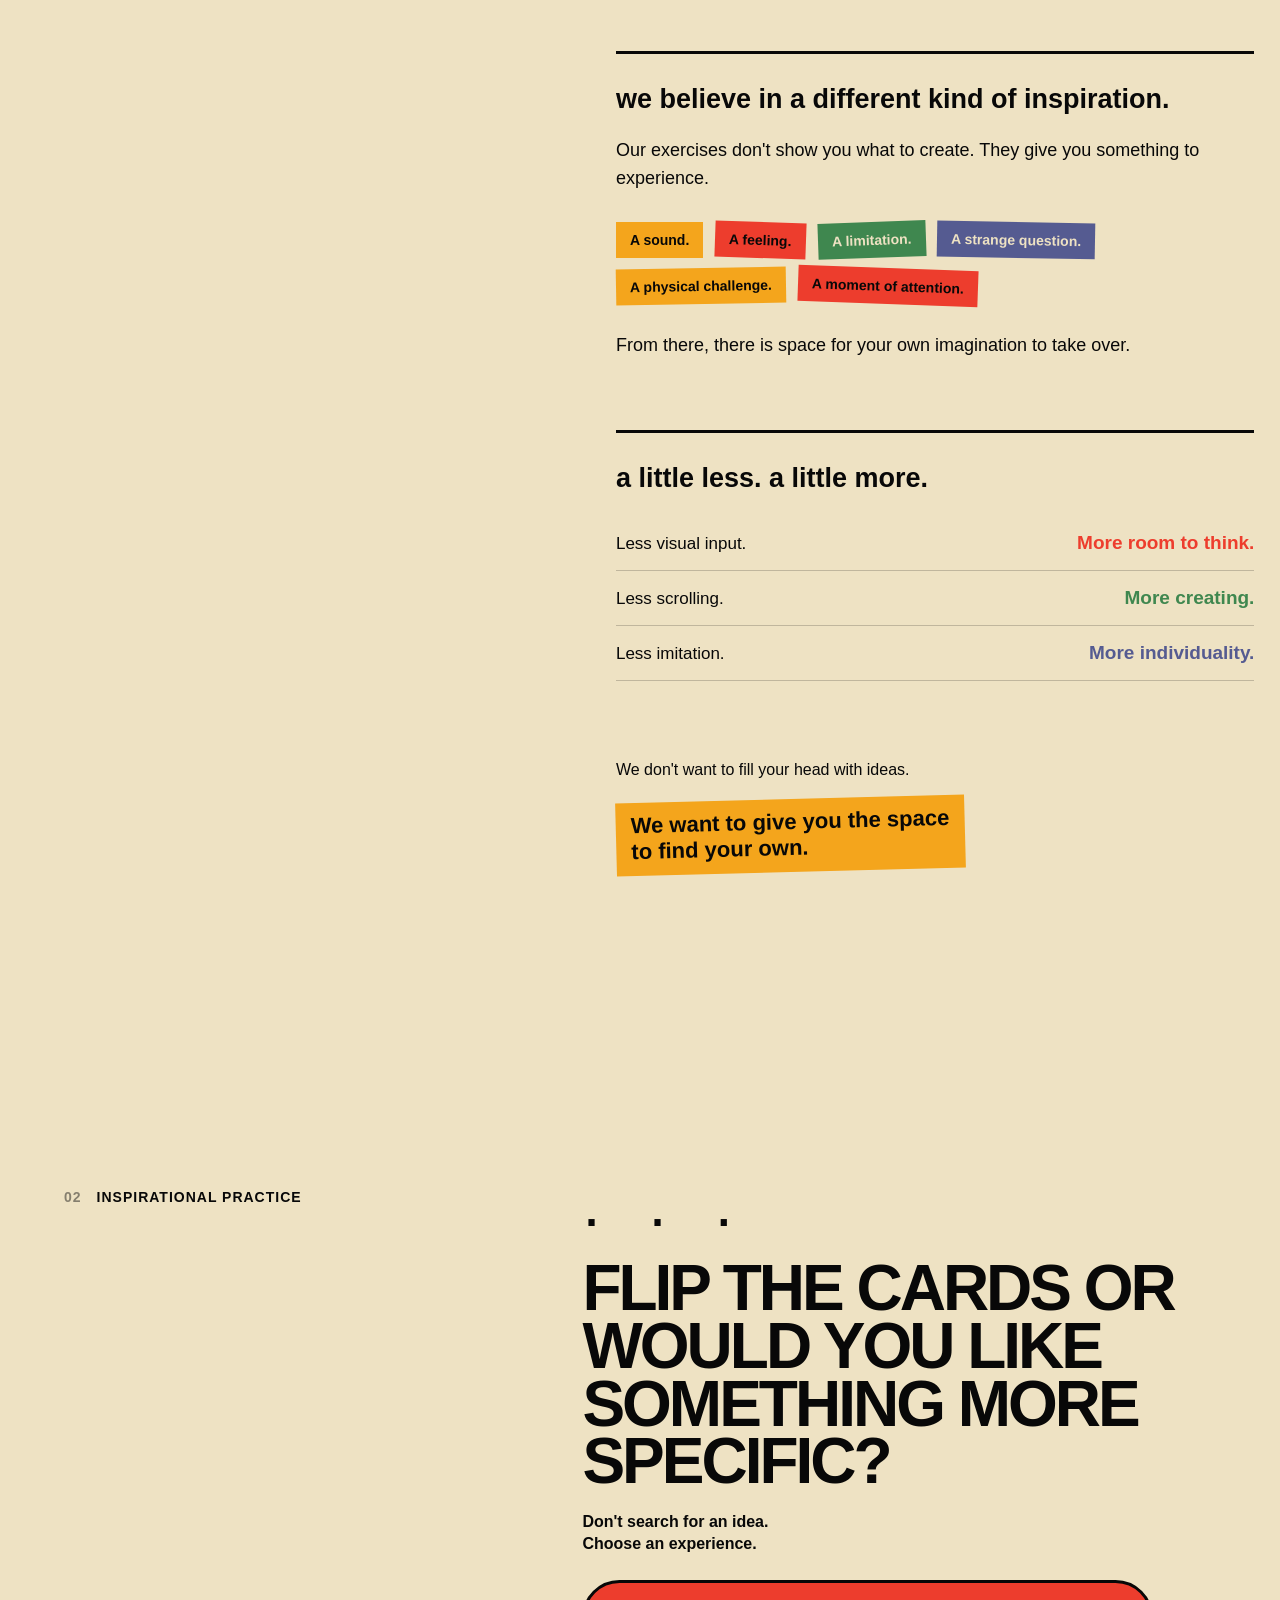
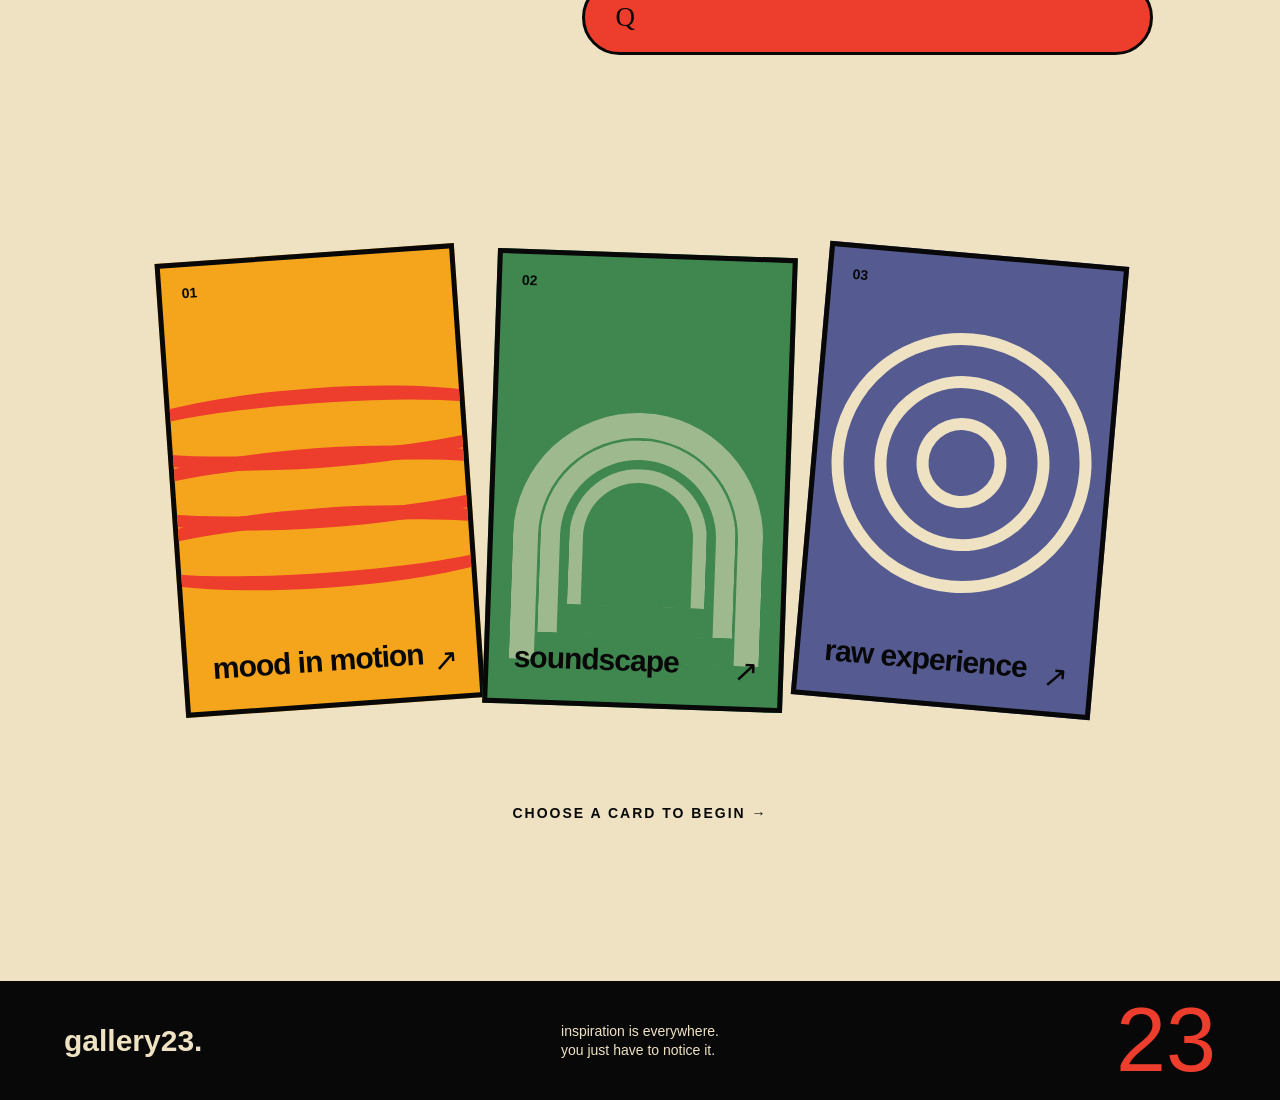
==== commit e55d5f25: "commit6" ====
--- a/index.html
+++ b/index.html
@@ -8,7 +8,7 @@
 
     <title>Inspiration — Gallery23</title>
 
-    <link rel="stylesheet" href="css/style.csss">
+    <link rel="stylesheet" href="css/style.css">
 
     <script src="js/gallery.js" defer></script>
 
--- a/css/style.css
+++ b/css/style.css
@@ -0,0 +1,2344 @@
+/* =========================================================
+
+   RESET
+
+========================================================= */
+
+* {
+
+    margin: 0;
+
+    padding: 0;
+
+    box-sizing: border-box;
+
+}
+
+html {
+
+    scroll-behavior: smooth;
+
+}
+
+body {
+
+    background: #eee2c3;
+
+    color: #080808;
+
+    font-family: "Century Gothic", "Avenir Next", Arial, sans-serif;
+
+    overflow-x: hidden;
+
+}
+
+body.modal-open {
+
+    overflow: hidden;
+
+}
+
+a {
+
+    color: inherit;
+
+    text-decoration: none;
+
+}
+
+button,
+
+input {
+
+    font: inherit;
+
+}
+
+
+
+/* =========================================================
+
+   COLOURS
+
+========================================================= */
+
+:root {
+
+    --cream: #eee2c3;
+
+    --orange: #f4a51c;
+
+    --red: #ed3d2d;
+
+    --green: #3f874f;
+
+    --blue: #555b91;
+
+    --black: #080808;
+
+}
+
+
+
+/* =========================================================
+
+   NAVIGATION
+
+========================================================= */
+
+.navbar {
+
+    position: fixed;
+
+    top: 0;
+
+    left: 0;
+
+    width: 100%;
+
+    height: 105px;
+
+    padding: 0 4.5vw;
+
+    display: flex;
+
+    align-items: center;
+
+    justify-content: space-between;
+
+    z-index: 100;
+
+    background: var(--cream);
+
+    border-bottom: 2px solid var(--black);
+
+}
+
+
+
+/* LEFT — GALLERY23 */
+
+.nav-logo {
+
+    font-size: 27px;
+
+    font-weight: 900;
+
+    letter-spacing: -1.5px;
+
+    transition: transform 0.3s ease;
+
+}
+
+.nav-logo:hover {
+
+    transform: rotate(-2deg) scale(1.04);
+
+}
+
+
+
+/* RIGHT — NAVIGATION */
+
+.nav-links {
+
+    display: flex;
+
+    align-items: center;
+
+    gap: 55px;
+
+}
+
+.nav-links a {
+
+    position: relative;
+
+    font-size: 18px;
+
+    font-weight: 900;
+
+    letter-spacing: 1.5px;
+
+    text-transform: uppercase;
+
+    color: var(--black);
+
+    transition:
+
+        transform 0.25s ease,
+
+        opacity 0.25s ease;
+
+}
+
+.nav-links a::after {
+
+    content: "";
+
+    position: absolute;
+
+    left: 0;
+
+    bottom: -8px;
+
+    width: 0;
+
+    height: 2px;
+
+    background: var(--black);
+
+    transition: width 0.3s ease;
+
+}
+
+.nav-links a:hover::after {
+
+    width: 100%;
+
+}
+
+.nav-links a:hover {
+
+    transform: translateY(-2px);
+
+}
+
+
+
+/* =========================================================
+
+   HERO
+
+========================================================= */
+
+.hero {
+
+    min-height: 100vh;
+
+    padding-top: 105px;
+
+    position: relative;
+
+    overflow: hidden;
+
+    display: flex;
+
+    align-items: center;
+
+    justify-content: center;
+
+}
+
+
+
+/* MAIN TITLE */
+
+.hero-title {
+
+    position: relative;
+
+    z-index: 10;
+
+    width: 100%;
+
+    text-align: center;
+
+}
+
+.hero-title h1 {
+
+    position: relative;
+
+    z-index: 10;
+
+    font-size: clamp(110px, 18vw, 300px);
+
+    line-height: 0.8;
+
+    letter-spacing: -12px;
+
+    font-weight: 700;
+
+    white-space: nowrap;
+
+}
+
+/* ---------------------------------------------------------
+
+   HERO MESSAGE
+
+--------------------------------------------------------- */
+
+.hero-message {
+
+    position: relative;
+
+    z-index: 15;
+
+    width: fit-content;
+
+    margin: 200px auto 0;
+
+    text-align: center;
+
+}
+
+.hero-message p:first-child {
+
+    margin-bottom: 16px;
+
+    font-size: 14px;
+
+    font-weight: 900;
+
+    letter-spacing: 2px;
+
+    text-transform: uppercase;
+
+}
+
+.hero-message p:last-child {
+
+    font-size: 16px;
+
+    line-height: 1.45;
+
+    font-weight: 700;
+
+}
+
+
+
+/* ---------------------------------------------------------
+
+   HERO SHAPE MOVEMENT
+
+   Only the colored shapes move.
+
+   Black geometric lines stay completely static.
+
+--------------------------------------------------------- */
+
+.orange-circle {
+
+    animation: heroCircle 7s ease-in-out infinite;
+
+}
+
+.orange-block {
+
+    animation: heroBlock 8s ease-in-out 0.5s infinite;
+
+}
+
+.green-circle {
+
+    animation: heroSmallCircle 5s ease-in-out 0.8s infinite;
+
+}
+
+.blue-block {
+
+    animation: heroBlueBlock 9s ease-in-out 0.2s infinite;
+
+}
+
+@keyframes heroCircle {
+
+    0%, 100% {
+
+        transform: translate(0, 0) scale(1);
+
+    }
+
+    50% {
+
+        transform: translate(18px, -12px) scale(1.04);
+
+    }
+
+}
+
+@keyframes heroBlock {
+
+    0%, 100% {
+
+        transform: translate(0, 0) rotate(0deg);
+
+    }
+
+    50% {
+
+        transform: translate(-8px, 13px) rotate(-1.5deg);
+
+    }
+
+}
+
+@keyframes heroSmallCircle {
+
+    0%, 100% {
+
+        transform: translate(0, 0) scale(1);
+
+    }
+
+    50% {
+
+        transform: translate(-10px, 8px) scale(1.13);
+
+    }
+
+}
+
+@keyframes heroBlueBlock {
+
+    0%, 100% {
+
+        transform: translate(0, 0);
+
+    }
+
+    50% {
+
+        transform: translate(12px, -7px);
+
+    }
+
+}
+
+/* =========================================================
+
+   HERO SHAPES
+
+========================================================= */
+
+.hero-shape {
+
+    position: absolute;
+
+}
+
+
+
+/* RED / ORANGE CIRCLE */
+
+.orange-circle {
+
+    width: 250px;
+
+    height: 250px;
+
+    border-radius: 50%;
+
+    background: var(--red);
+
+    left: 20%;
+
+    top: 22%;
+
+    border: 6px solid rgba(255, 255, 255, 0.18);
+
+    z-index: 1;
+
+}
+
+
+
+/* ORANGE RECTANGLE */
+
+.orange-block {
+
+    width: 190px;
+
+    height: 255px;
+
+    background: var(--orange);
+
+    left: 16%;
+
+    top: 40%;
+
+    z-index: 0;
+
+}
+
+
+
+/* GREEN CIRCLE */
+
+.green-circle {
+
+    width: 90px;
+
+    height: 90px;
+
+    border-radius: 50%;
+
+    background: var(--green);
+
+    right: 25%;
+
+    top: 36%;
+
+    z-index: 2;
+
+}
+
+
+
+/* BLUE RECTANGLE */
+
+.blue-block {
+
+    width: 530px;
+
+    height: 115px;
+
+    background: var(--blue);
+
+    right: 20%;
+
+    bottom: 28%;
+
+    z-index: 0;
+
+}
+
+
+
+/* =========================================================
+
+   BLACK GEOMETRIC LINES
+
+========================================================= */
+
+.hero-line {
+
+    position: absolute;
+
+    height: 28px;
+
+    background: var(--black);
+
+    border-radius: 0;
+
+    z-index: 5;
+
+}
+
+
+
+/* LEFT HORIZONTAL LINE */
+
+.line-left {
+
+    width: 250px;
+
+    left: 2%;
+
+    top: 80%;
+
+    transform: none;
+
+}
+
+
+
+/* RIGHT HORIZONTAL LINE */
+
+.line-right {
+
+    width: 250px;
+
+    right: 2%;
+
+    top: 9%;
+
+    transform: none;
+
+}
+
+
+
+/* RIGHT VERTICAL LINE */
+
+.line-right::after {
+
+    content: "";
+
+    position: absolute;
+
+    right: 0;
+
+    top: 0;
+
+    width: 18px;
+
+    height: 400px;
+
+    background: var(--black);
+
+}
+
+
+
+/* =========================================================
+
+   GENERAL SECTIONS
+
+========================================================= */
+
+section {
+
+    position: relative;
+
+}
+
+
+
+/* =========================================================
+
+   THE IDEA
+
+========================================================= */
+
+.idea-section {
+
+    padding: 150px 7vw 190px;
+
+}
+
+
+
+/* SECTION NUMBER + TITLE */
+
+.section-label {
+
+    display: flex;
+
+    gap: 15px;
+
+    font-size: 14px;
+
+    font-weight: 900;
+
+    letter-spacing: 1px;
+
+    margin-bottom: 75px;
+
+}
+
+.section-label span:first-child {
+
+    opacity: 0.45;
+
+}
+
+
+
+/* IDEA GRID */
+
+.idea-grid {
+
+    display: grid;
+
+    grid-template-columns: 42% 58%;
+
+    gap: 5vw;
+
+}
+
+
+
+/* LEFT SIDE */
+
+.idea-heading {
+
+    position: relative;
+
+}
+
+.idea-heading h2 {
+
+    font-size: clamp(50px, 6vw, 90px);
+
+    line-height: 0.95;
+
+    letter-spacing: -4px;
+
+}
+
+
+
+/* HANDWRITTEN NOTE */
+
+.idea-manifesto {
+
+    display: flex;
+
+    flex-direction: column;
+
+    gap: 3px;
+
+    margin-top: 90px;
+
+    width: fit-content;
+
+    font-family: cursive;
+
+    font-size: 25px;
+
+    line-height: 1.05;
+
+    transform: rotate(-5deg);
+
+}
+
+.idea-manifesto span:last-child {
+
+    margin-left: 28px;
+
+    color: var(--red);
+
+}
+
+
+
+/* RIGHT SIDE */
+
+.idea-text {
+
+    max-width: 720px;
+
+}
+
+
+
+/* INTRO */
+
+.intro-text {
+
+    font-size: 28px;
+
+    line-height: 1.3;
+
+    font-weight: 700;
+
+    margin-bottom: 90px;
+
+}
+
+/* ---------------------------------------------------------
+
+   NEW IDEA CONTENT
+
+--------------------------------------------------------- */
+
+.inspiration-list {
+
+    display: flex;
+
+    flex-wrap: wrap;
+
+    gap: 10px 12px;
+
+    margin: 30px 0 28px;
+
+}
+
+.inspiration-list span {
+
+    padding: 10px 14px;
+
+    background: var(--orange);
+
+    font-size: 14px;
+
+    font-weight: 900;
+
+    transition:
+
+        transform 0.25s ease,
+
+background 0.25s ease;
+
+}
+
+.inspiration-list span:nth-child(2) {
+
+    background: var(--red);
+
+    transform: rotate(2deg);
+
+}
+
+.inspiration-list span:nth-child(3) {
+
+    background: var(--green);
+
+    color: var(--cream);
+
+    transform: rotate(-2deg);
+
+}
+
+.inspiration-list span:nth-child(4) {
+
+    background: var(--blue);
+
+    color: var(--cream);
+
+    transform: rotate(1deg);
+
+}
+
+.inspiration-list span:nth-child(5) {
+
+    background: var(--orange);
+
+    transform: rotate(-1deg);
+
+}
+
+.inspiration-list span:nth-child(6) {
+
+    background: var(--red);
+
+    transform: rotate(2deg);
+
+}
+
+.inspiration-list span:hover {
+
+    transform: translateY(-5px) rotate(0deg) scale(1.04);
+
+}
+
+.idea-less-more {
+
+    padding-bottom: 45px;
+
+}
+
+.less-more-line {
+
+    display: flex;
+
+    align-items: baseline;
+
+    justify-content: space-between;
+
+    gap: 25px;
+
+    padding: 15px 0;
+
+    border-bottom: 1px solid rgba(8, 8, 8, 0.2);
+
+    font-size: 17px;
+
+    line-height: 1.25;
+
+}
+
+.less-more-line strong {
+
+    font-size: 19px;
+
+}
+
+.less-more-line:nth-child(2) strong {
+
+    color: var(--red);
+
+}
+
+.less-more-line:nth-child(3) strong {
+
+    color: var(--green);
+
+}
+
+.less-more-line:nth-child(4) strong {
+
+    color: var(--blue);
+
+}
+
+.idea-closing {
+
+    padding-top: 25px;
+
+}
+
+.idea-closing p {
+
+    margin-bottom: 8px;
+
+}
+
+.idea-closing .closing-emphasis {
+
+    display: inline-block;
+
+    margin-top: 12px;
+
+    padding: 10px 15px;
+
+    background: var(--orange);
+
+    font-size: 22px;
+
+    font-weight: 900;
+
+    line-height: 1.2;
+
+    transform: rotate(-1.5deg);
+
+}
+
+.practice-intro {
+
+    margin-top: -20px;
+
+    margin-bottom: 25px;
+
+    font-size: 16px;
+
+    line-height: 1.4;
+
+    font-weight: 700;
+
+}
+
+
+
+
+
+/* INDIVIDUAL IDEA BLOCKS */
+
+.idea-block {
+
+    border-top: 3px solid var(--black);
+
+    padding: 30px 0 55px;
+
+}
+
+.idea-block h3 {
+
+    font-size: 27px;
+
+    margin-bottom: 22px;
+
+    text-transform: lowercase;
+
+}
+
+.idea-block p {
+
+    font-size: 18px;
+
+    line-height: 1.55;
+
+    max-width: 620px;
+
+    margin-bottom: 15px;
+
+}
+
+
+
+/* HIGHLIGHT */
+
+.idea-highlight {
+
+    display: inline-block;
+
+    margin-top: 15px;
+
+    padding: 9px 15px;
+
+    background: var(--orange);
+
+    font-size: 14px;
+
+    font-weight: 900;
+
+    transform: rotate(-2deg);
+
+}
+
+
+
+/* PINTEREST NOTE */
+
+.problem-note {
+
+    display: inline-block;
+
+    margin-top: 20px;
+
+    background: var(--red);
+
+    padding: 14px 25px;
+
+    border-radius: 100px;
+
+    font-weight: 900;
+
+    transform: rotate(2deg);
+
+}
+
+
+
+/* =========================================================
+
+   INSPIRATIONAL PRACTICE
+
+========================================================= */
+
+.practice-section {
+
+    min-height: 100vh;
+
+    padding: 120px 5vw 160px;
+
+    background: var(--cream);
+
+    overflow: hidden;
+
+}
+
+
+
+/* HEADER */
+
+.practice-header {
+
+    display: grid;
+
+    grid-template-columns: 45% 55%;
+
+    align-items: start;
+
+}
+
+
+
+/* RIGHT SIDE */
+
+.practice-question {
+
+    padding-top: 5px;
+
+}
+
+
+
+/* THREE DOTS */
+
+.dots {
+
+    font-size: 65px;
+
+    letter-spacing: 15px;
+
+    line-height: 0.3;
+
+}
+
+
+
+/* QUESTION */
+
+.practice-question h2 {
+
+    font-size: clamp(45px, 5vw, 78px);
+
+    line-height: 0.9;
+
+    letter-spacing: -3px;
+
+    margin: 30px 0 40px;
+
+}
+
+
+
+/* =========================================================
+
+   SEARCH BAR
+
+========================================================= */
+
+.search-bar {
+
+    width: 90%;
+
+    height: 75px;
+
+    border: 3px solid var(--black);
+
+    border-radius: 100px;
+
+    background: var(--red);
+
+    display: flex;
+
+    align-items: center;
+
+    padding: 0 30px;
+
+}
+
+
+
+.search-icon {
+
+    font-size: 27px;
+
+    font-family: serif;
+
+}
+
+
+
+.search-bar input {
+
+    border: none;
+
+    outline: none;
+
+    background: transparent;
+
+    width: 100%;
+
+    margin-left: 15px;
+
+    font-size: 20px;
+
+}
+
+
+
+/* =========================================================
+
+   CARD AREA
+
+========================================================= */
+
+.card-area {
+
+    position: relative;
+
+    width: 100%;
+
+    height: 650px;
+
+    margin-top: 100px;
+
+    display: flex;
+
+    justify-content: center;
+
+    align-items: center;
+
+}
+
+
+
+/* =========================================================
+
+   INDIVIDUAL CARDS
+
+========================================================= */
+
+.practice-card {
+
+    width: 300px;
+
+    height: 455px;
+
+    position: absolute;
+
+    border: 5px solid var(--black);
+
+    cursor: pointer;
+
+    transition:
+
+        transform 0.5s cubic-bezier(.2, .8, .2, 1),
+
+        box-shadow 0.3s ease;
+
+    overflow: hidden;
+
+}
+
+
+
+/* HOVER */
+
+.practice-card:hover {
+
+    z-index: 20;
+
+    box-shadow: 15px 15px 0 var(--black);
+
+}
+
+
+
+/* ORANGE */
+
+.card-orange {
+
+    background: var(--orange);
+
+    transform:
+
+        translateX(-320px)
+
+        rotate(-4deg);
+
+}
+
+
+
+/* GREEN */
+
+.card-green {
+
+    background: var(--green);
+
+    transform:
+
+        translateX(0)
+
+        rotate(2deg);
+
+    z-index: 3;
+
+}
+
+
+
+/* BLUE */
+
+.card-blue {
+
+    background: var(--blue);
+
+    transform:
+
+        translateX(320px)
+
+        rotate(5deg);
+
+    z-index: 2;
+
+}
+
+
+
+/* HOVER POSITIONS */
+
+.practice-card:hover.card-orange {
+
+    transform:
+
+        translateX(-320px)
+
+        rotate(-7deg)
+
+        translateY(-15px);
+
+}
+
+.practice-card:hover.card-green {
+
+    transform:
+
+        translateY(-15px)
+
+        rotate(4deg);
+
+}
+
+.practice-card:hover.card-blue {
+
+    transform:
+
+        translateX(320px)
+
+        rotate(9deg)
+
+        translateY(-15px);
+
+}
+
+
+
+/* =========================================================
+
+   CARD TEXT
+
+========================================================= */
+
+.card-number {
+
+    position: absolute;
+
+    top: 18px;
+
+    left: 20px;
+
+    font-size: 14px;
+
+    font-weight: 900;
+
+    z-index: 5;
+
+}
+
+
+
+.card-title {
+
+    position: absolute;
+
+    bottom: 25px;
+
+    left: 25px;
+
+    font-size: 30px;
+
+    font-weight: 900;
+
+    z-index: 5;
+
+    letter-spacing: -1px;
+
+}
+
+
+
+.card-arrow {
+
+    position: absolute;
+
+    right: 20px;
+
+    bottom: 18px;
+
+    font-size: 30px;
+
+    z-index: 5;
+
+}
+
+
+
+/* =========================================================
+
+   CARD ART — MOOD IN MOTION
+
+========================================================= */
+
+.card-art {
+
+    position: absolute;
+
+    inset: 55px 20px 90px;
+
+}
+
+
+
+.wave {
+
+    position: absolute;
+
+    width: 170%;
+
+    height: 80px;
+
+    border: 15px solid var(--red);
+
+    border-radius: 50%;
+
+    left: -35%;
+
+}
+
+
+
+.wave-1 {
+
+    top: 25%;
+
+}
+
+.wave-2 {
+
+    top: 45%;
+
+}
+
+.wave-3 {
+
+    top: 65%;
+
+}
+
+
+
+/* =========================================================
+
+   CARD ART — SOUNDSCAPE
+
+========================================================= */
+
+.card-green .card-art {
+
+    display: flex;
+
+    justify-content: center;
+
+    align-items: center;
+
+}
+
+
+
+.green-arc {
+
+    position: absolute;
+
+    width: 250px;
+
+    height: 250px;
+
+    border-radius: 50% 50% 0 0;
+
+    border: 25px solid rgba(238, 226, 195, 0.55);
+
+    border-bottom: none;
+
+    bottom: -50px;
+
+}
+
+
+
+.arc-one {
+
+    transform: scale(0.55);
+
+}
+
+.arc-two {
+
+    transform: scale(0.78);
+
+}
+
+.arc-three {
+
+    transform: scale(1);
+
+}
+
+
+
+/* =========================================================
+
+   CARD ART — RAW EXPERIENCE
+
+========================================================= */
+
+.card-blue .card-art {
+
+    display: flex;
+
+    justify-content: center;
+
+    align-items: center;
+
+}
+
+
+
+.raw-circle {
+
+    position: absolute;
+
+    border: 12px solid var(--cream);
+
+    border-radius: 50%;
+
+}
+
+
+
+.circle-one {
+
+    width: 260px;
+
+    height: 260px;
+
+}
+
+.circle-two {
+
+    width: 175px;
+
+    height: 175px;
+
+}
+
+.circle-three {
+
+    width: 90px;
+
+    height: 90px;
+
+}
+
+
+
+/* =========================================================
+
+   CARD INSTRUCTION
+
+========================================================= */
+
+.card-instruction {
+
+    text-align: center;
+
+    font-size: 14px;
+
+    font-weight: 900;
+
+    text-transform: uppercase;
+
+    letter-spacing: 2px;
+
+}
+
+
+
+/* =========================================================
+
+   MODAL
+
+========================================================= */
+
+.card-modal {
+
+    position: fixed;
+
+    inset: 0;
+
+    background: rgba(238, 226, 195, 0.96);
+
+    z-index: 500;
+
+    display: flex;
+
+    flex-direction: column;
+
+    align-items: center;
+
+    justify-content: center;
+
+    opacity: 0;
+
+    pointer-events: none;
+
+    transition: opacity 0.4s ease;
+
+}
+
+
+
+.card-modal.active {
+
+    opacity: 1;
+
+    pointer-events: all;
+
+}
+
+
+
+/* CLOSE */
+
+.modal-close {
+
+    position: absolute;
+
+    top: 35px;
+
+    right: 45px;
+
+    background: none;
+
+    border: none;
+
+    font-size: 55px;
+
+    cursor: pointer;
+
+    line-height: 1;
+
+}
+
+
+
+/* =========================================================
+
+   MODAL CARD
+
+========================================================= */
+
+.modal-card-wrapper {
+
+    width: min(430px, 80vw);
+
+    height: min(620px, 65vh);
+
+    perspective: 1200px;
+
+}
+
+
+
+.modal-card {
+
+    width: 100%;
+
+    height: 100%;
+
+    position: relative;
+
+    transform-style: preserve-3d;
+
+    transition:
+
+        transform 0.8s cubic-bezier(.2, .8, .2, 1);
+
+}
+
+
+
+.modal-card.flipped {
+
+    transform: rotateY(180deg);
+
+}
+
+
+
+/* FRONT + BACK */
+
+.modal-front,
+
+.modal-back {
+
+    position: absolute;
+
+    inset: 0;
+
+    backface-visibility: hidden;
+
+    border: 6px solid var(--black);
+
+    overflow: hidden;
+
+}
+
+
+
+/* FRONT */
+
+.modal-front {
+
+    background: var(--orange);
+
+}
+
+
+
+/* BACK */
+
+.modal-back {
+
+    background: var(--green);
+
+    transform: rotateY(180deg);
+
+    display: flex;
+
+    flex-direction: column;
+
+    justify-content: center;
+
+    align-items: center;
+
+    padding: 45px;
+
+    text-align: center;
+
+}
+
+
+
+/* BACK TEXT */
+
+.modal-back p {
+
+    font-size: 22px;
+
+    line-height: 1.35;
+
+    font-weight: 700;
+
+    margin: 30px 0;
+
+}
+
+
+
+.modal-back span {
+
+    font-size: 12px;
+
+    font-weight: 900;
+
+    letter-spacing: 2px;
+
+}
+
+
+
+/* NUMBER */
+
+.modal-card-number {
+
+    position: absolute;
+
+    top: 25px;
+
+    left: 25px;
+
+    font-size: 15px;
+
+    font-weight: 900;
+
+    z-index: 5;
+
+}
+
+
+
+/* TITLE */
+
+.modal-front h2 {
+
+    position: absolute;
+
+    bottom: 30px;
+
+    left: 30px;
+
+    font-size: 40px;
+
+    letter-spacing: -2px;
+
+    z-index: 5;
+
+}
+
+
+
+/* ART */
+
+.modal-art {
+
+    position: absolute;
+
+    inset: 70px 25px 100px;
+
+}
+
+
+
+/* BACK LABEL */
+
+.back-label {
+
+    font-size: 13px;
+
+    font-weight: 900;
+
+    letter-spacing: 2px;
+
+}
+
+
+
+/* =========================================================
+
+   FLIP + PRACTICE BUTTON
+
+========================================================= */
+
+.flip-button,
+
+.practice-button {
+
+    border: none;
+
+    cursor: pointer;
+
+    font-size: 13px;
+
+    font-weight: 900;
+
+    letter-spacing: 1px;
+
+    margin-top: 25px;
+
+    padding: 15px 25px;
+
+}
+
+
+
+/* FLIP */
+
+.flip-button {
+
+    background: var(--black);
+
+    color: var(--cream);
+
+}
+
+
+
+/* PRACTICE */
+
+.practice-button {
+
+    background: var(--red);
+
+    border-radius: 100px;
+
+}
+
+
+
+/* HOVER */
+
+.flip-button:hover {
+
+    transform: rotate(-2deg);
+
+}
+
+.practice-button:hover {
+
+    transform: rotate(2deg);
+
+}
+
+
+
+/* =========================================================
+   FOOTER
+========================================================= */
+
+footer {
+
+    width: 100vw;
+
+    margin-left: calc(50% - 50vw);
+
+    min-height: 0;
+
+    padding: 28px 5vw;
+
+    background: var(--black);
+    color: var(--cream);
+
+    display: grid;
+    grid-template-columns: 1fr auto 1fr;
+
+    align-items: center;
+
+    box-sizing: border-box;
+
+}
+
+
+.footer-logo {
+
+    font-size: 30px;
+    font-weight: 900;
+
+}
+
+
+.footer-text {
+
+    font-size: 14px;
+    line-height: 1.35;
+
+}
+
+
+.footer-number {
+
+    text-align: right;
+
+    font-size: 90px;
+    line-height: 0.7;
+
+    color: var(--red);
+
+}
+
+
+/* =========================================================
+   TABLET
+========================================================= */
+
+@media (max-width: 900px) {
+
+    .hero-message {
+
+        margin-top: 42px;
+
+    }
+
+    .hero-message p:first-child {
+
+        font-size: 11px;
+        letter-spacing: 1.7px;
+
+    }
+
+    .hero-message p:last-child {
+
+        font-size: 15px;
+
+    }
+
+    .less-more-line {
+
+        align-items: flex-start;
+        flex-direction: column;
+        gap: 5px;
+
+    }
+
+    .idea-manifesto {
+
+        margin-top: 55px;
+
+    }
+
+    .practice-intro {
+
+        margin-top: -10px;
+
+    }
+
+    .navbar {
+
+        padding: 0 25px;
+
+    }
+
+    .nav-links {
+
+        gap: 25px;
+
+    }
+
+    .nav-links a {
+
+        font-size: 13px;
+
+    }
+
+    .hero-title h1 {
+
+        font-size: 18vw;
+        letter-spacing: -6px;
+
+    }
+
+    .orange-circle {
+
+        width: 170px;
+        height: 170px;
+        left: 10%;
+
+    }
+
+    .orange-block {
+
+        width: 130px;
+        height: 190px;
+        left: 8%;
+
+    }
+
+    .blue-block {
+
+        width: 300px;
+        height: 80px;
+        right: 10%;
+
+    }
+
+    .idea-grid {
+
+        grid-template-columns: 1fr;
+
+    }
+
+    .idea-heading {
+
+        margin-bottom: 70px;
+
+    }
+
+    .practice-header {
+
+        grid-template-columns: 1fr;
+
+    }
+
+    .practice-question {
+
+        margin-top: 30px;
+
+    }
+
+    .card-area {
+
+        height: 560px;
+
+    }
+
+    .practice-card {
+
+        width: 240px;
+        height: 370px;
+
+    }
+
+    .card-orange {
+
+        transform:
+            translateX(-120px)
+            rotate(-5deg);
+
+    }
+
+    .card-green {
+
+        transform:
+            translateX(0)
+            rotate(2deg);
+
+    }
+
+    .card-blue {
+
+        transform:
+            translateX(120px)
+            rotate(5deg);
+
+    }
+
+
+    /* FOOTER */
+
+    footer {
+
+        grid-template-columns: 1fr auto;
+
+        gap: 20px;
+
+        padding: 24px 25px;
+
+    }
+
+    .footer-text {
+
+        grid-column: 1;
+
+    }
+
+    .footer-number {
+
+        grid-column: 2;
+        grid-row: 1 / span 2;
+
+        text-align: right;
+
+    }
+
+}
+
+
+/* =========================================================
+   MOBILE
+========================================================= */
+
+@media (max-width: 600px) {
+
+    .navbar {
+
+        height: 85px;
+        padding: 0 20px;
+
+    }
+
+    .nav-logo {
+
+        font-size: 20px;
+
+    }
+
+    .nav-links {
+
+        gap: 12px;
+
+    }
+
+    .nav-links a {
+
+        font-size: 9px;
+        letter-spacing: 0.8px;
+
+    }
+
+    .hero {
+
+        min-height: 80vh;
+        padding-top: 85px;
+
+    }
+
+    .hero-title h1 {
+
+        font-size: 17vw;
+        letter-spacing: -4px;
+
+    }
+
+    .hero-message {
+
+        margin-top: 32px;
+
+    }
+
+    .hero-message p:first-child {
+
+        margin-bottom: 10px;
+        font-size: 8px;
+        letter-spacing: 1.2px;
+
+    }
+
+    .hero-message p:last-child {
+
+        font-size: 11px;
+
+    }
+
+    .idea-manifesto {
+
+        font-size: 20px;
+
+    }
+
+    .inspiration-list {
+
+        gap: 7px;
+
+    }
+
+    .inspiration-list span {
+
+        padding: 8px 10px;
+        font-size: 11px;
+
+    }
+
+    .idea-closing .closing-emphasis {
+
+        font-size: 18px;
+
+    }
+
+    .orange-circle {
+
+        width: 130px;
+        height: 130px;
+        left: 8%;
+
+    }
+
+    .orange-block {
+
+        width: 100px;
+        height: 160px;
+        left: 5%;
+
+    }
+
+    .blue-block {
+
+        width: 220px;
+        height: 65px;
+        right: 5%;
+
+    }
+
+    .green-circle {
+
+        width: 60px;
+        height: 60px;
+        right: 15%;
+
+    }
+
+    .line-left {
+
+        width: 130px;
+        left: -8%;
+        top: 82%;
+
+    }
+
+    .line-right {
+
+        width: 130px;
+        right: -8%;
+        top: 10%;
+
+    }
+
+    .idea-section,
+    .practice-section {
+
+        padding-left: 25px;
+        padding-right: 25px;
+
+    }
+
+    .idea-heading h2 {
+
+        font-size: 48px;
+
+    }
+
+    .practice-question h2 {
+
+        font-size: 45px;
+
+    }
+
+    .search-bar {
+
+        width: 100%;
+
+    }
+
+    .card-area {
+
+        height: 500px;
+
+    }
+
+    .practice-card {
+
+        width: 210px;
+        height: 330px;
+
+    }
+
+    .card-orange {
+
+        transform:
+            translateX(-55px)
+            rotate(-7deg);
+
+    }
+
+    .card-blue {
+
+        transform:
+            translateX(55px)
+            rotate(7deg);
+
+    }
+
+    .practice-card:hover.card-orange {
+
+        transform:
+            translateX(-55px)
+            rotate(-9deg)
+            translateY(-10px);
+
+    }
+
+    .practice-card:hover.card-blue {
+
+        transform:
+            translateX(55px)
+            rotate(9deg)
+            translateY(-10px);
+
+    }
+
+
+    /* FOOTER */
+
+    footer {
+
+        padding: 22px 20px;
+
+    }
+
+    .footer-logo {
+
+        font-size: 22px;
+
+    }
+
+    .footer-text {
+
+        font-size: 11px;
+        line-height: 1.35;
+
+    }
+
+    .footer-number {
+
+        font-size: 55px;
+
+    }
+
+}
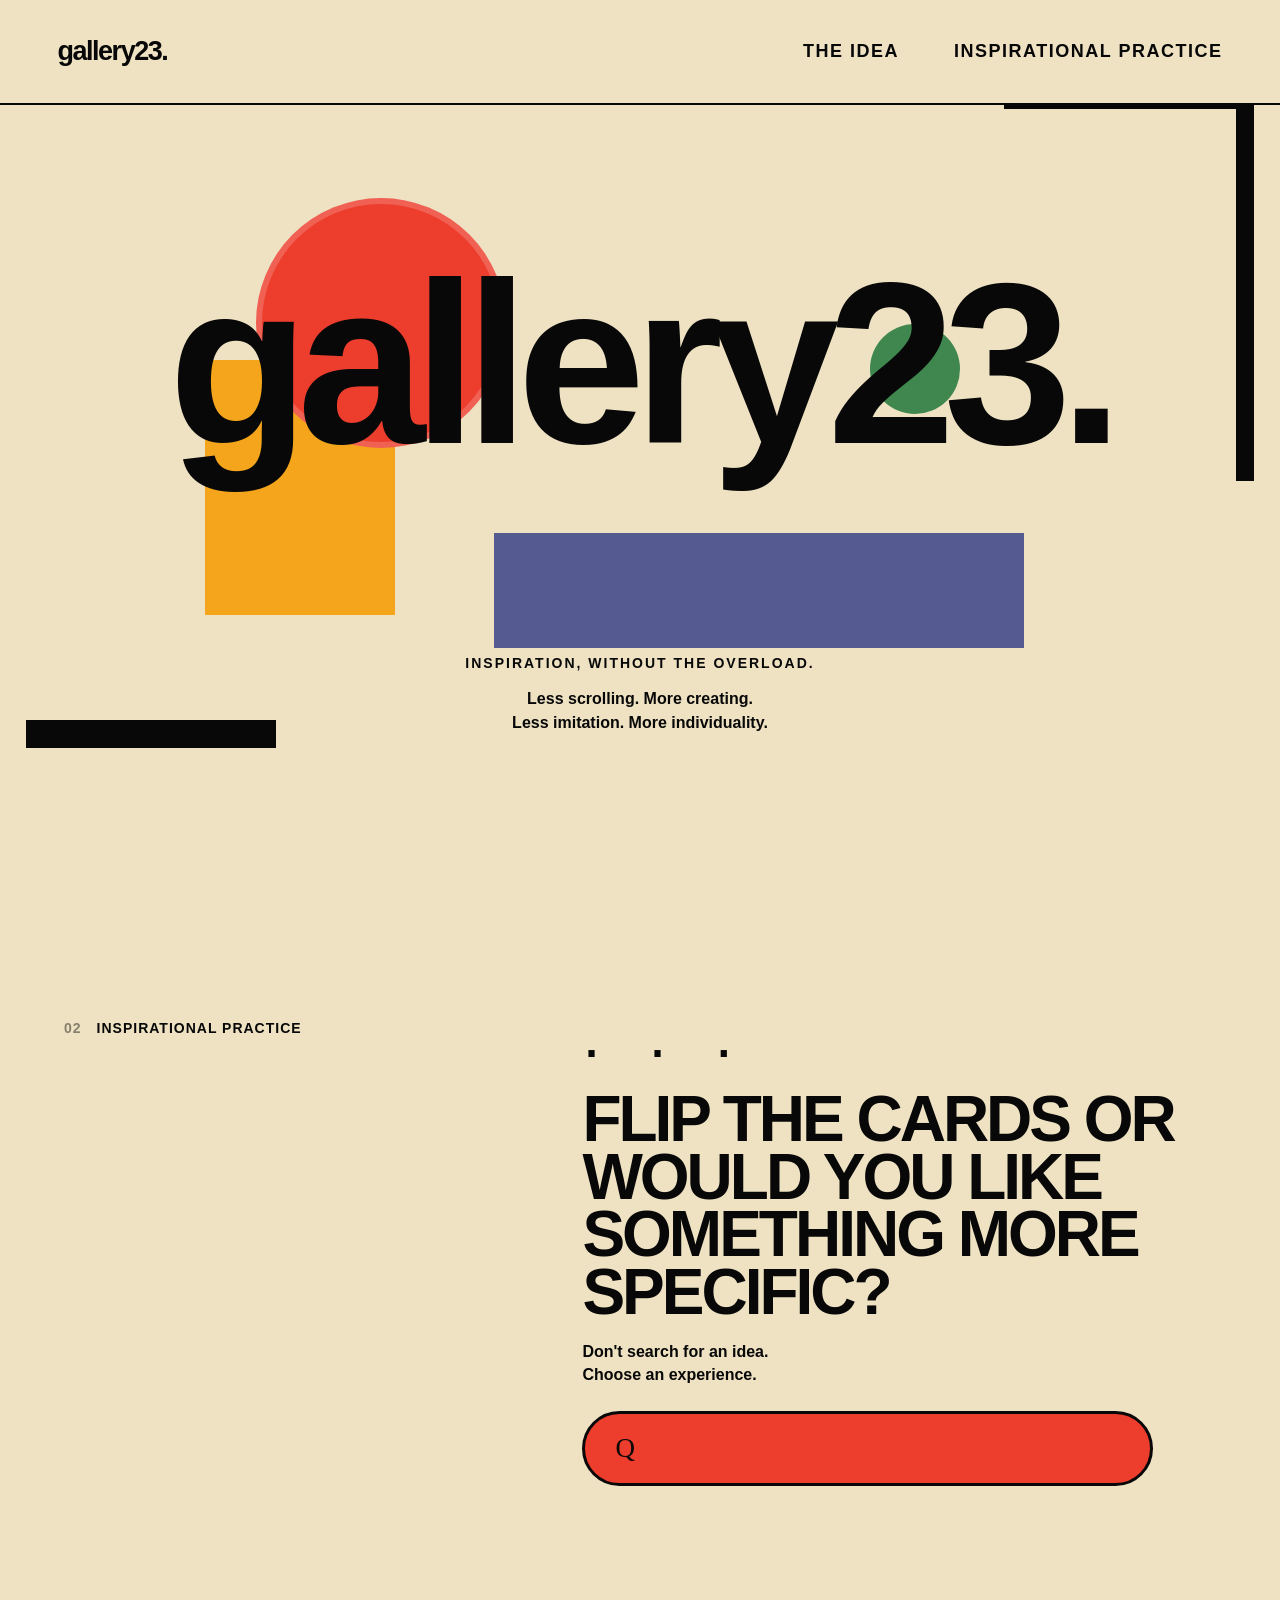
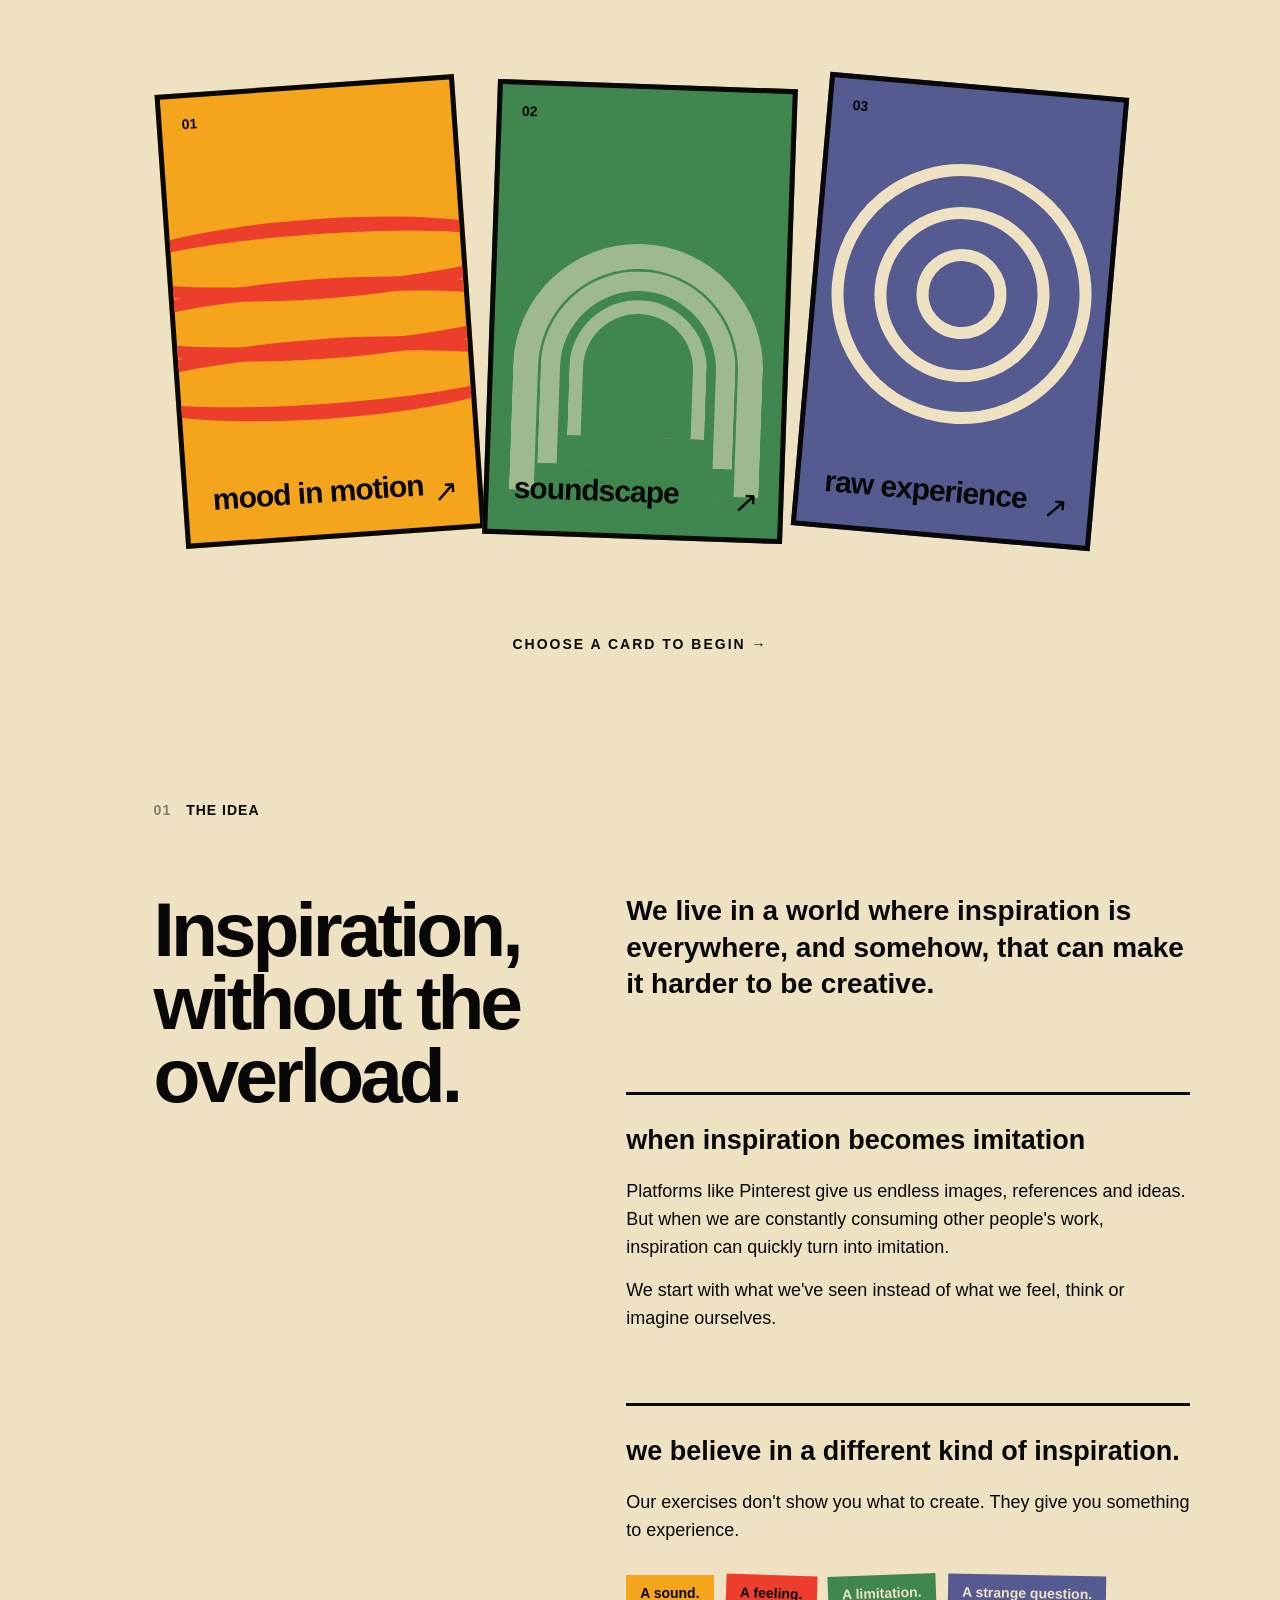
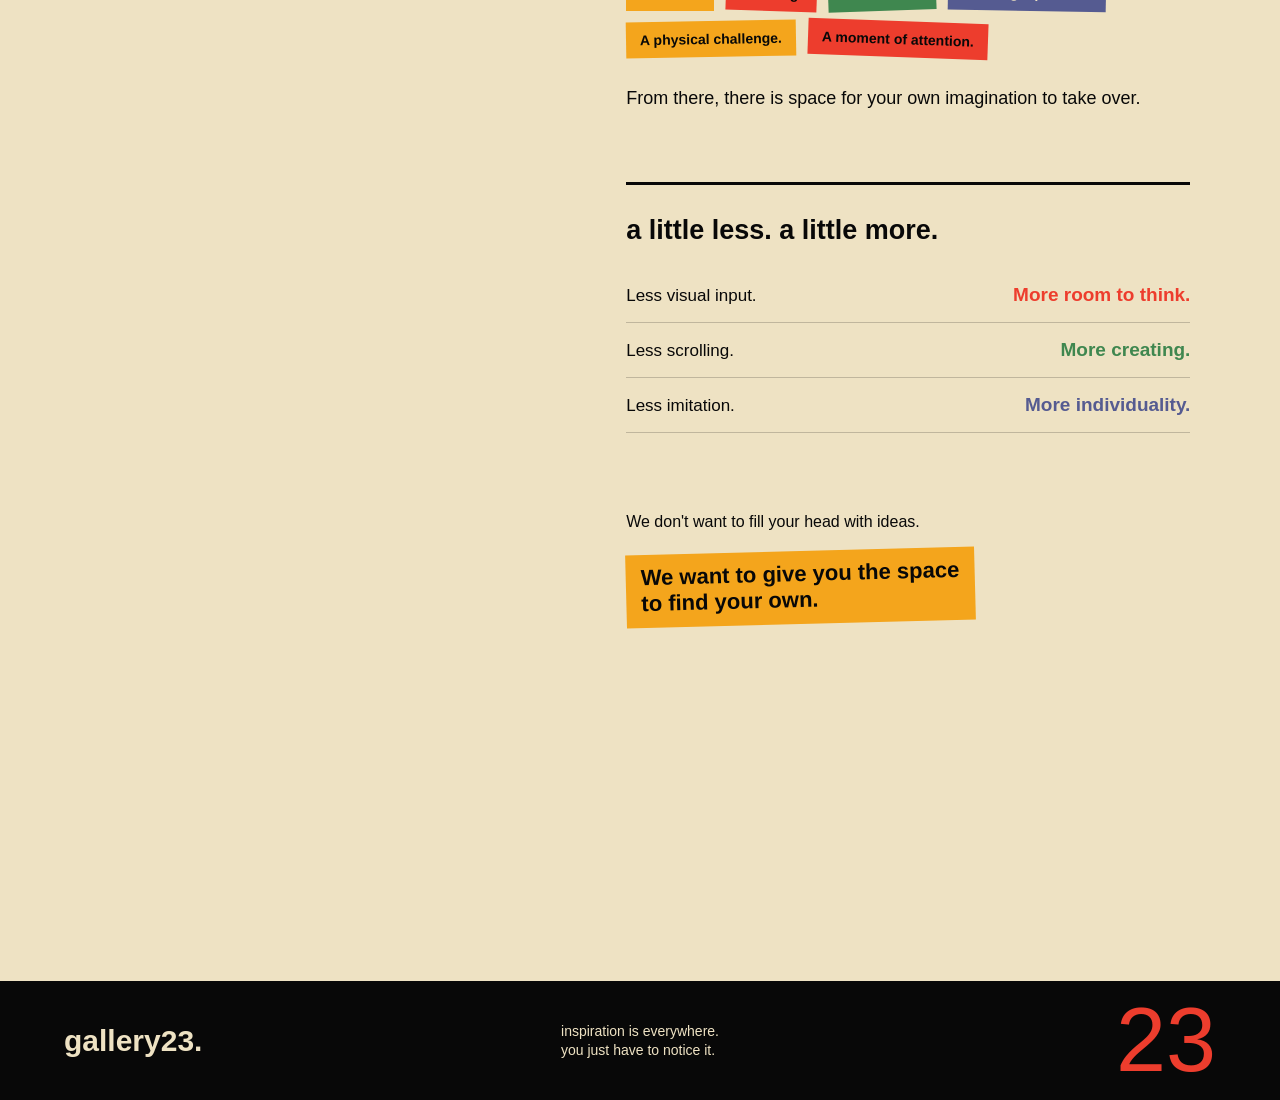
==== commit f350016b: "commit 7" ====
--- a/index.html
+++ b/index.html
@@ -75,6 +75,173 @@
 
         </section>
 
+
+
+        <!-- =====================================================
+             INSPIRATIONAL PRACTICE
+        ====================================================== -->
+
+        <section class="practice-section" id="inspirational-practice">
+
+
+            <div class="practice-header">
+
+                <div class="section-label">
+                    <span>02</span>
+                    <span>INSPIRATIONAL PRACTICE</span>
+                </div>
+
+
+                <div class="practice-question">
+
+                    <span class="dots">. . .</span>
+
+                    <h2>
+                        FLIP THE CARDS
+                        OR WOULD YOU LIKE
+                        SOMETHING
+                        MORE SPECIFIC?
+                    </h2>
+
+                    <p class="practice-intro">
+                        Don't search for an idea.<br>
+                        Choose an experience.
+                    </p>
+
+                    <div class="search-bar">
+
+                        <span class="search-icon">Q</span>
+
+                        <input
+                            type="text"
+                            placeholder=""
+                            aria-label="Search inspirational practices"
+                        >
+
+                    </div>
+
+                </div>
+
+            </div>
+
+
+
+<!-- =================================================
+     CARD STACK
+================================================== -->
+
+<div class="card-area">
+
+
+    <!-- ================= CARD 1 ================= -->
+
+    <article
+        class="practice-card card-orange"
+        data-page="mood-in-motion.html"
+        data-number="01"
+        data-title="mood in motion"
+        data-label="A SMALL IMPULSE"
+        data-description="Move what you feel. A playful exercise that turns emotions into shapes, colours and movement. Let your hand take the lead and discover what your feelings look like without having to explain them."
+    >
+
+        <div class="card-number">
+            01
+        </div>
+
+        <div class="card-art">
+
+            <div class="wave wave-1"></div>
+            <div class="wave wave-2"></div>
+            <div class="wave wave-3"></div>
+
+        </div>
+
+        <div class="card-title">
+            mood in motion
+        </div>
+
+        <div class="card-arrow">
+            ↗
+        </div>
+
+    </article>
+
+
+
+    <!-- ================= CARD 2 ================= -->
+
+    <article
+        class="practice-card card-green"
+        data-page="soundscape.html"
+        data-number="02"
+        data-title="soundscape"
+        data-label="A SMALL IMPULSE"
+        data-description="Listen beyond the obvious. Use sound as your starting point. Slow down, pay attention and let what you hear create unexpected images, thoughts and ideas in your mind."
+    >
+
+        <div class="card-number">
+            02
+        </div>
+
+        <div class="card-art">
+
+            <div class="green-arc arc-one"></div>
+            <div class="green-arc arc-two"></div>
+            <div class="green-arc arc-three"></div>
+
+        </div>
+
+        <div class="card-title">
+            soundscape
+        </div>
+
+        <div class="card-arrow">
+            ↗
+        </div>
+
+    </article>
+
+
+
+    <!-- ================= CARD 3 ================= -->
+
+    <article
+        class="practice-card card-blue"
+        data-page="raw-experience.html"
+        data-number="03"
+        data-title="raw experience"
+        data-label="A SMALL IMPULSE"
+        data-description="Step outside your usual perspective. Simple situations can become creative impulses when you really experience them. Observe, listen, notice and allow the ordinary to feel unfamiliar."
+    >
+
+        <div class="card-number">
+            03
+        </div>
+
+        <div class="card-art">
+
+            <div class="raw-circle circle-one"></div>
+            <div class="raw-circle circle-two"></div>
+            <div class="raw-circle circle-three"></div>
+
+        </div>
+
+        <div class="card-title">
+            raw experience
+        </div>
+
+        <div class="card-arrow">
+            ↗
+        </div>
+
+    </article>
+
+</div>
+
+
+<div class="card-instruction">
+    choose a card to begin →
+</div>
 
 
         <!-- =====================================================
@@ -191,173 +358,6 @@
 
 
 
-        <!-- =====================================================
-             INSPIRATIONAL PRACTICE
-        ====================================================== -->
-
-        <section class="practice-section" id="inspirational-practice">
-
-
-            <div class="practice-header">
-
-                <div class="section-label">
-                    <span>02</span>
-                    <span>INSPIRATIONAL PRACTICE</span>
-                </div>
-
-
-                <div class="practice-question">
-
-                    <span class="dots">. . .</span>
-
-                    <h2>
-                        FLIP THE CARDS
-                        OR WOULD YOU LIKE
-                        SOMETHING
-                        MORE SPECIFIC?
-                    </h2>
-
-                    <p class="practice-intro">
-                        Don't search for an idea.<br>
-                        Choose an experience.
-                    </p>
-
-                    <div class="search-bar">
-
-                        <span class="search-icon">Q</span>
-
-                        <input
-                            type="text"
-                            placeholder=""
-                            aria-label="Search inspirational practices"
-                        >
-
-                    </div>
-
-                </div>
-
-            </div>
-
-
-
-<!-- =================================================
-     CARD STACK
-================================================== -->
-
-<div class="card-area">
-
-
-    <!-- ================= CARD 1 ================= -->
-
-    <article
-        class="practice-card card-orange"
-        data-page="mood-in-motion.html"
-        data-number="01"
-        data-title="mood in motion"
-        data-label="A SMALL IMPULSE"
-        data-description="Move what you feel. A playful exercise that turns emotions into shapes, colours and movement. Let your hand take the lead and discover what your feelings look like without having to explain them."
-    >
-
-        <div class="card-number">
-            01
-        </div>
-
-        <div class="card-art">
-
-            <div class="wave wave-1"></div>
-            <div class="wave wave-2"></div>
-            <div class="wave wave-3"></div>
-
-        </div>
-
-        <div class="card-title">
-            mood in motion
-        </div>
-
-        <div class="card-arrow">
-            ↗
-        </div>
-
-    </article>
-
-
-
-    <!-- ================= CARD 2 ================= -->
-
-    <article
-        class="practice-card card-green"
-        data-page="soundscape.html"
-        data-number="02"
-        data-title="soundscape"
-        data-label="A SMALL IMPULSE"
-        data-description="Listen beyond the obvious. Use sound as your starting point. Slow down, pay attention and let what you hear create unexpected images, thoughts and ideas in your mind."
-    >
-
-        <div class="card-number">
-            02
-        </div>
-
-        <div class="card-art">
-
-            <div class="green-arc arc-one"></div>
-            <div class="green-arc arc-two"></div>
-            <div class="green-arc arc-three"></div>
-
-        </div>
-
-        <div class="card-title">
-            soundscape
-        </div>
-
-        <div class="card-arrow">
-            ↗
-        </div>
-
-    </article>
-
-
-
-    <!-- ================= CARD 3 ================= -->
-
-    <article
-        class="practice-card card-blue"
-        data-page="raw-experience.html"
-        data-number="03"
-        data-title="raw experience"
-        data-label="A SMALL IMPULSE"
-        data-description="Step outside your usual perspective. Simple situations can become creative impulses when you really experience them. Observe, listen, notice and allow the ordinary to feel unfamiliar."
-    >
-
-        <div class="card-number">
-            03
-        </div>
-
-        <div class="card-art">
-
-            <div class="raw-circle circle-one"></div>
-            <div class="raw-circle circle-two"></div>
-            <div class="raw-circle circle-three"></div>
-
-        </div>
-
-        <div class="card-title">
-            raw experience
-        </div>
-
-        <div class="card-arrow">
-            ↗
-        </div>
-
-    </article>
-
-</div>
-
-
-<div class="card-instruction">
-    choose a card to begin →
-</div>
-
-
 <!-- =====================================================
      CARD MODAL
 ====================================================== -->
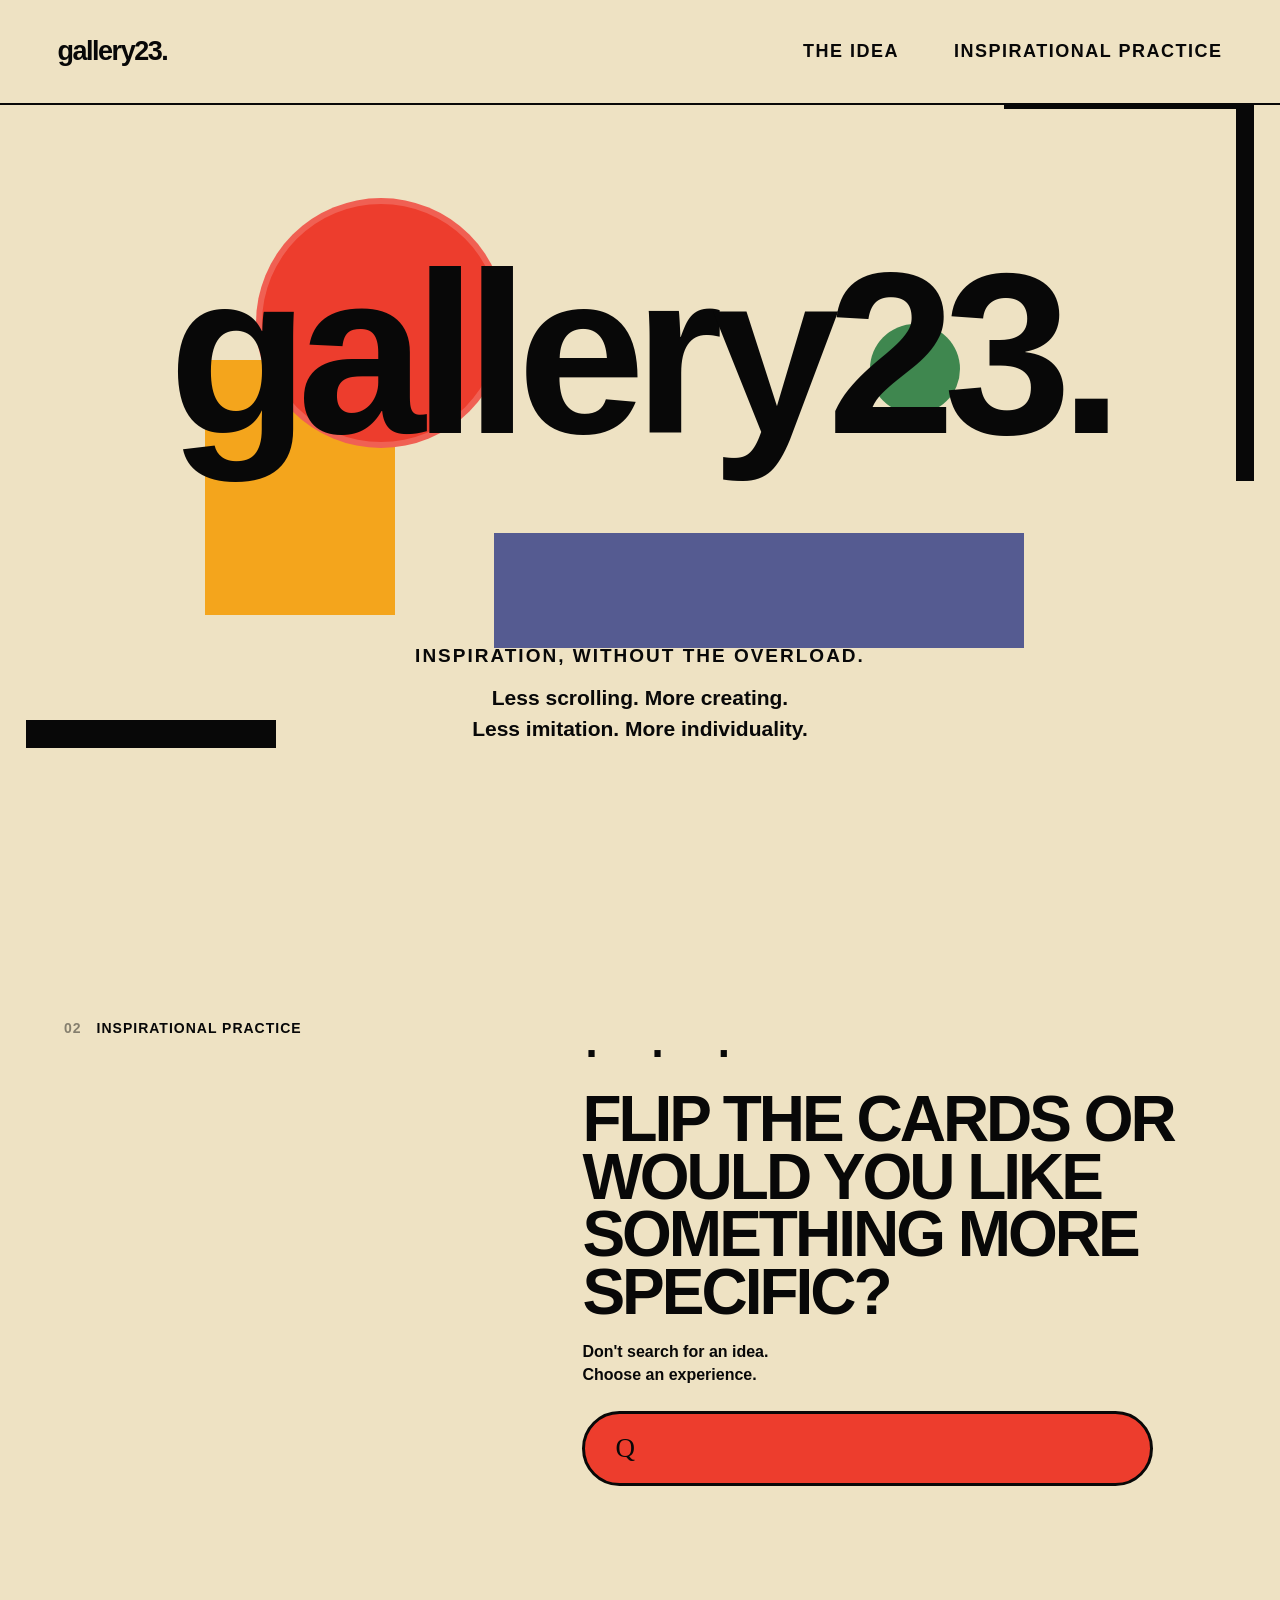
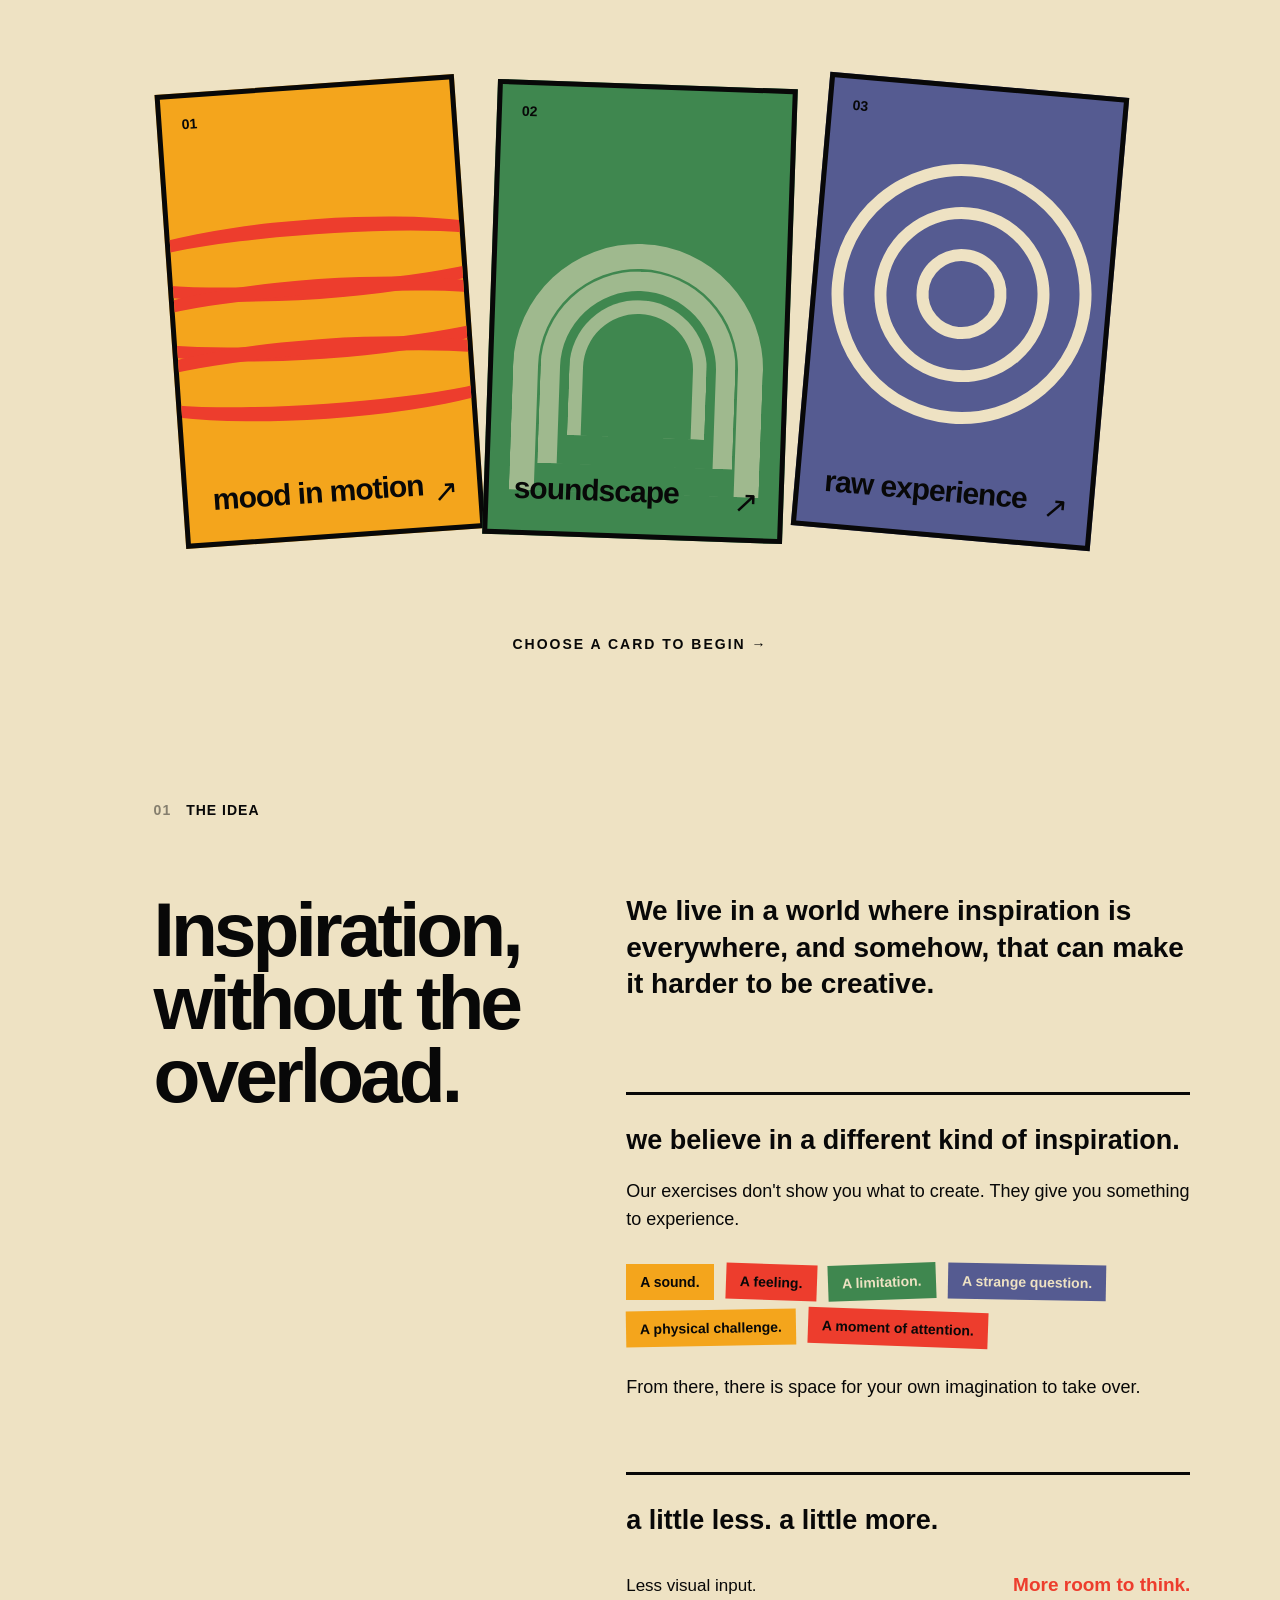
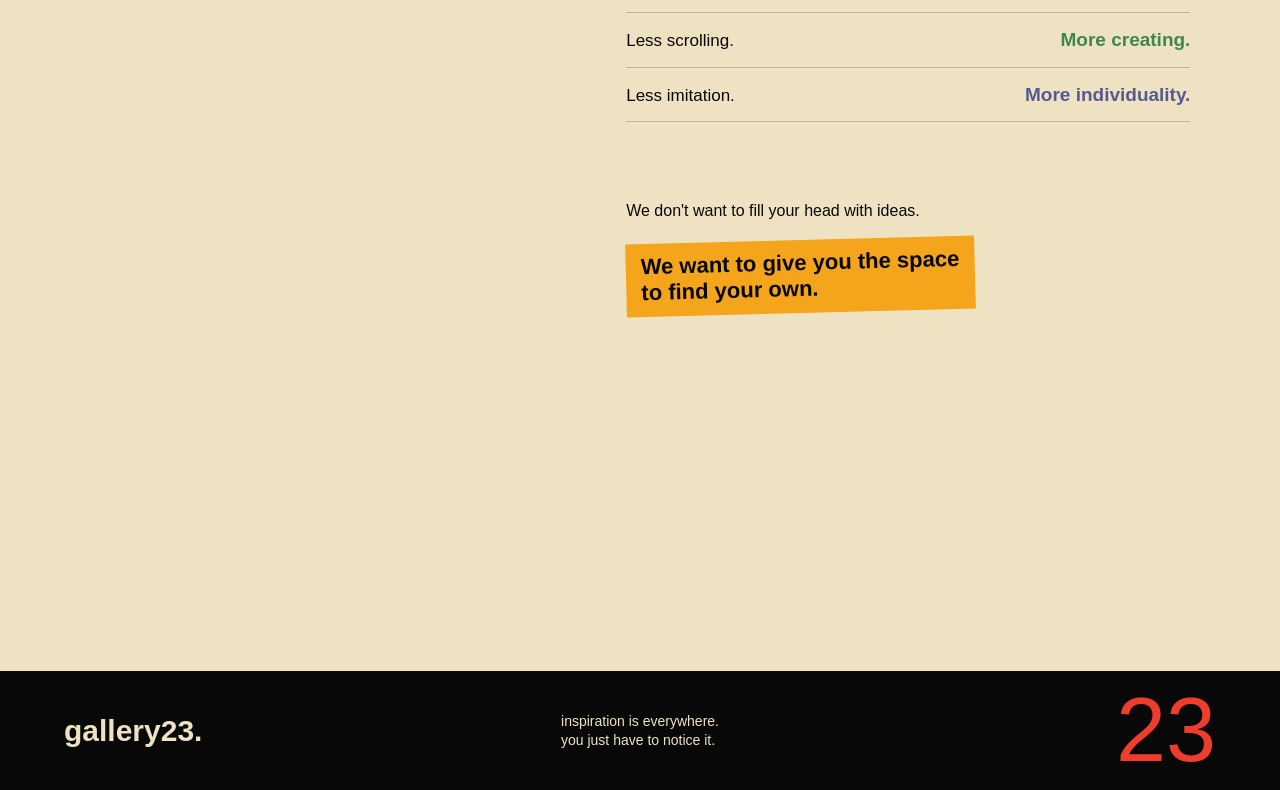
==== commit a2545f9a: "commit 8" ====
--- a/index.html
+++ b/index.html
@@ -123,7 +123,6 @@
                 </div>
 
             </div>
-
 
 
 <!-- =================================================
@@ -274,7 +273,7 @@
                         We live in a world where inspiration is everywhere,
                         and somehow, that can make it harder to be creative.
                     </p>
-
+<!--
                     <div class="idea-block">
 
                         <h3>When inspiration becomes imitation</h3>
@@ -292,7 +291,7 @@
                         </p>
 
                     </div>
-
+-->
                     <div class="idea-block">
 
                         <h3>We believe in a different kind of inspiration.</h3>
--- a/css/style.css
+++ b/css/style.css
@@ -288,7 +288,7 @@
 
     margin-bottom: 16px;
 
-    font-size: 14px;
+    font-size: 19px;
 
     font-weight: 900;
 
@@ -300,7 +300,7 @@
 
 .hero-message p:last-child {
 
-    font-size: 16px;
+    font-size: 21px;
 
     line-height: 1.45;
 
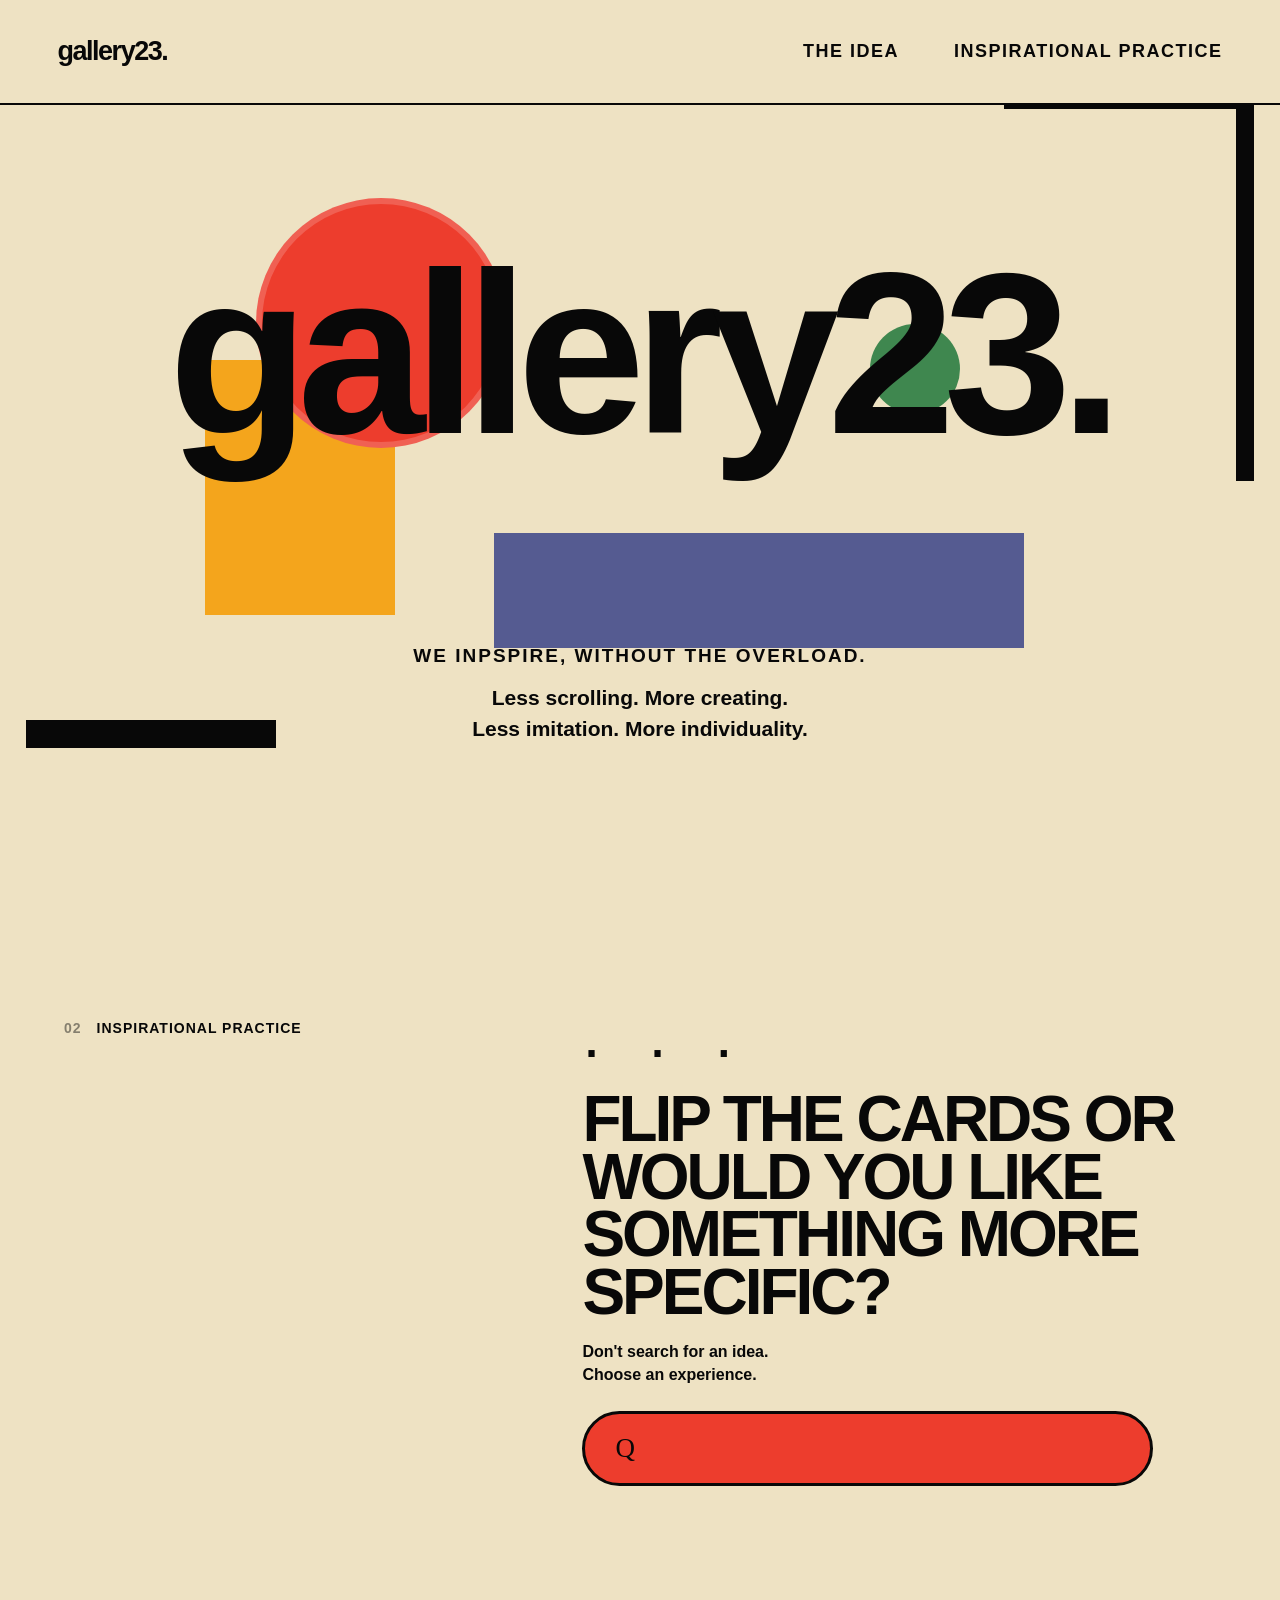
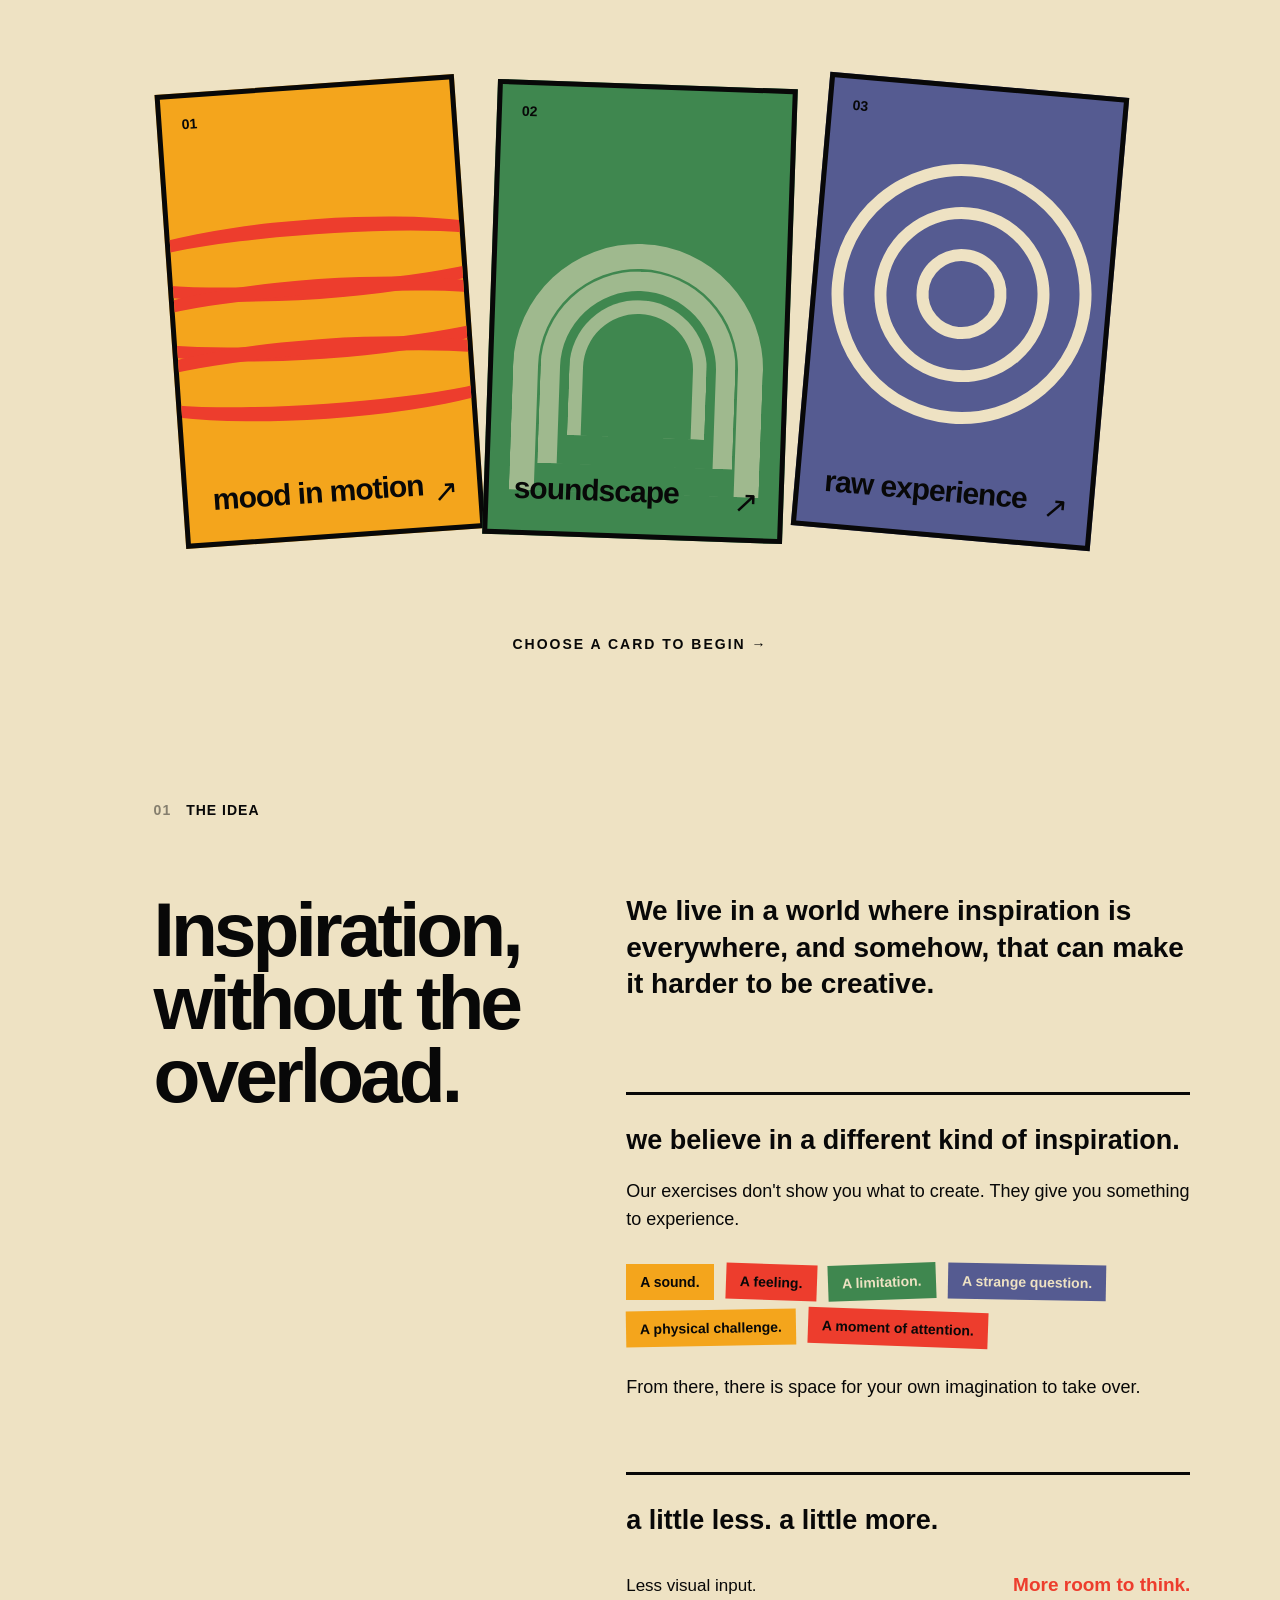
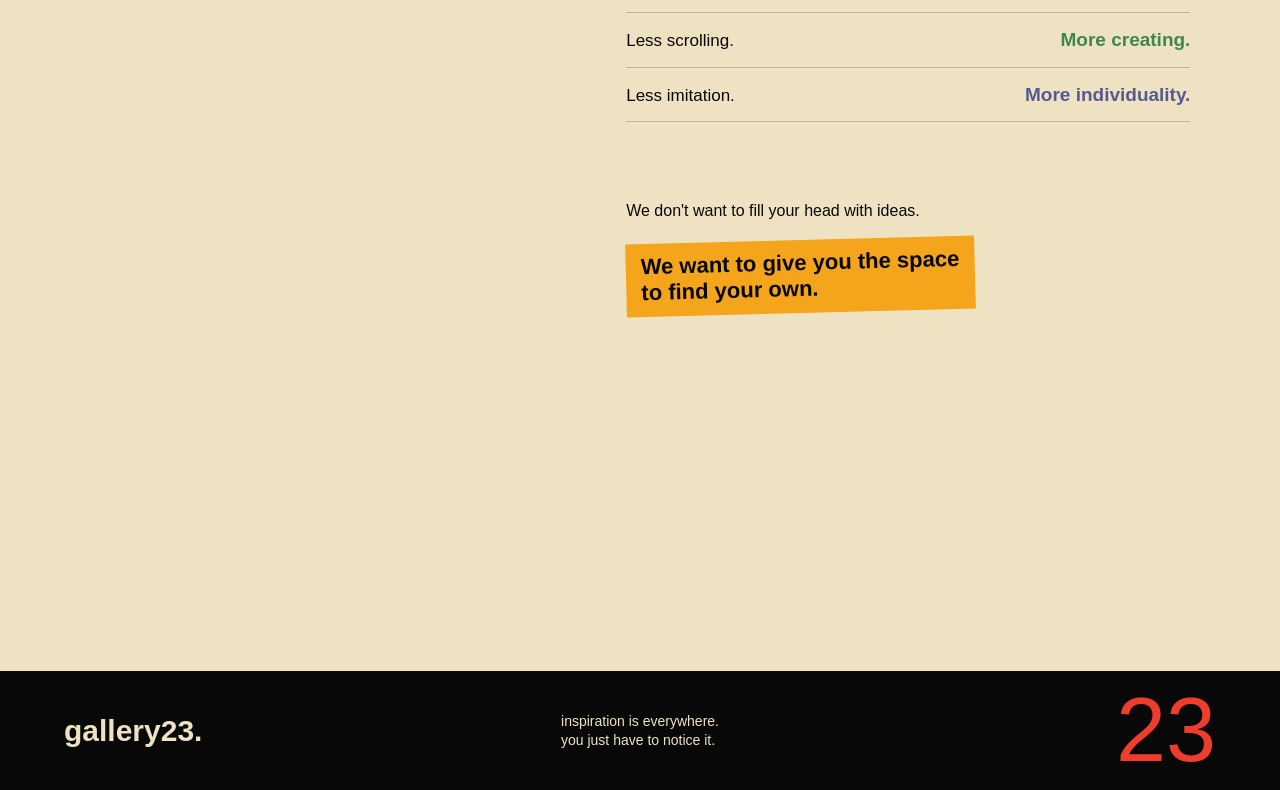
==== commit 428137f0: "COMMIT 9" ====
--- a/index.html
+++ b/index.html
@@ -63,7 +63,7 @@
                 <h1>gallery23.</h1>
 
                 <div class="hero-message">
-                    <p>INSPIRATION, WITHOUT THE OVERLOAD.</p>
+                    <p>WE INPSPIRE, WITHOUT THE OVERLOAD.</p>
 
                     <p>
                         Less scrolling. More creating.<br>
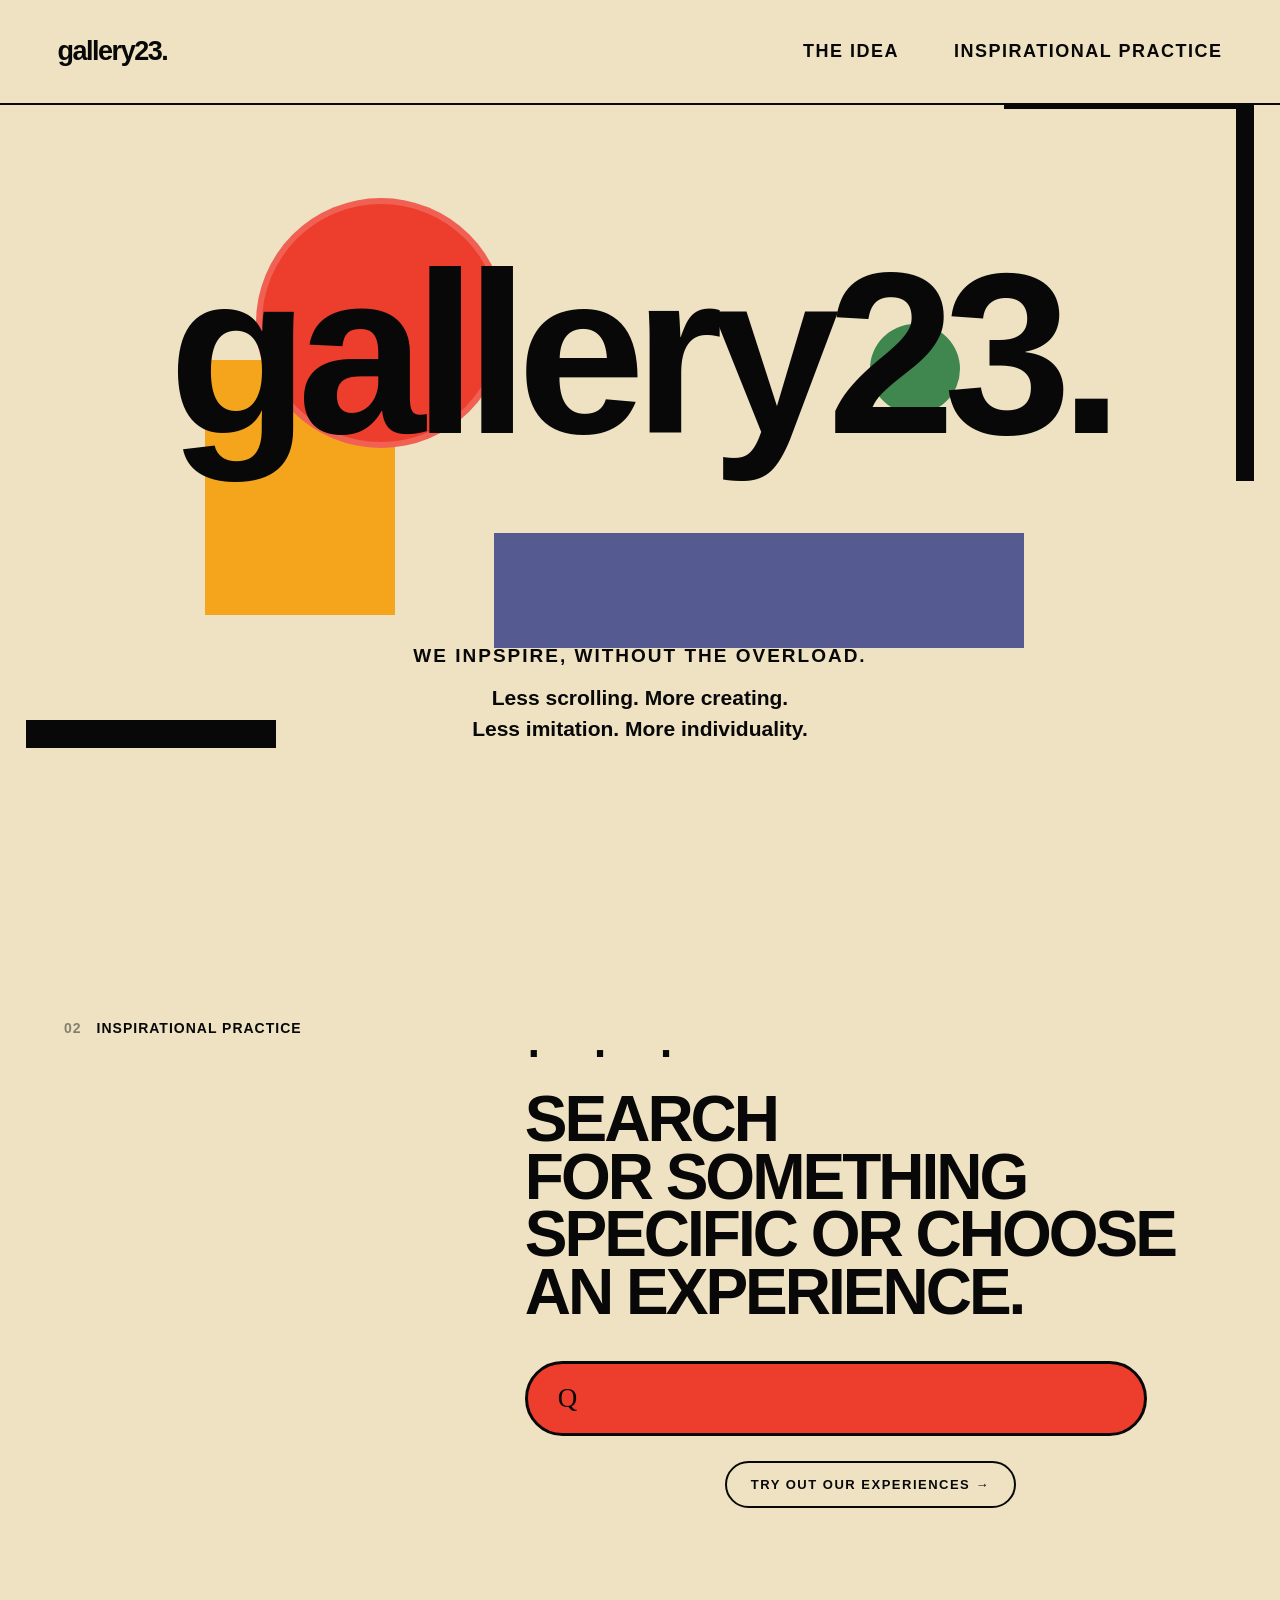
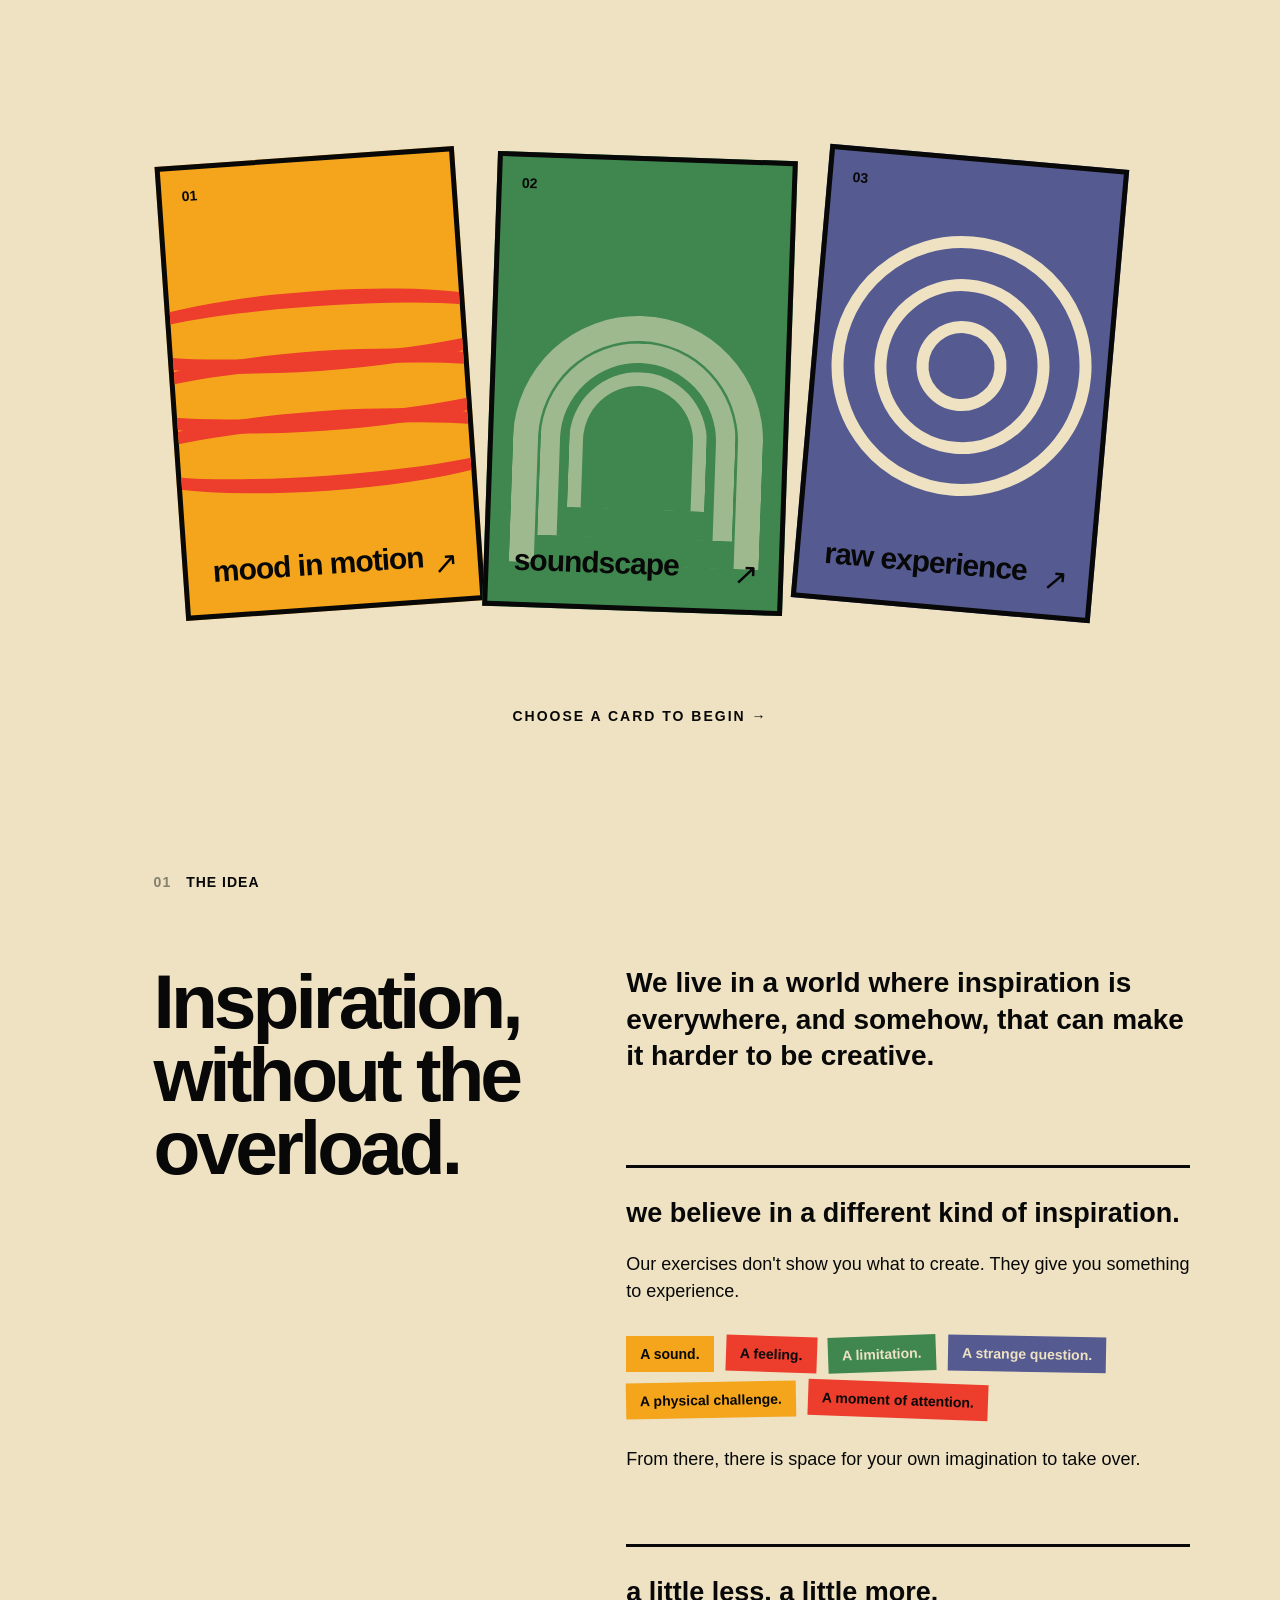
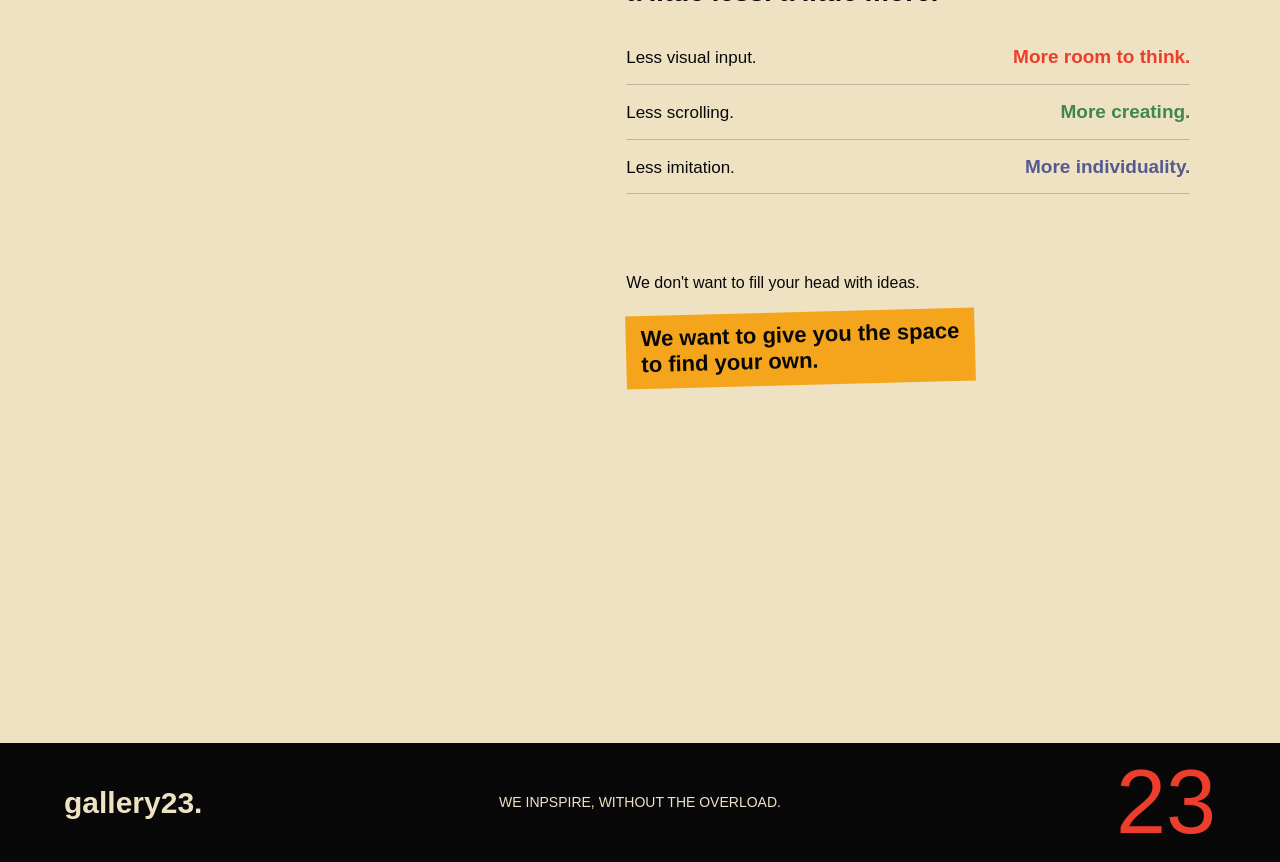
==== commit 9d76ff57: "COMMIT 10" ====
--- a/index.html
+++ b/index.html
@@ -97,17 +97,13 @@
                     <span class="dots">. . .</span>
 
                     <h2>
-                        FLIP THE CARDS
-                        OR WOULD YOU LIKE
-                        SOMETHING
-                        MORE SPECIFIC?
+                        SEARCH <br> FOR 
+                        SOMETHING SPECIFIC OR 
+                        CHOOSE AN EXPERIENCE. <br>
+                
                     </h2>
 
-                    <p class="practice-intro">
-                        Don't search for an idea.<br>
-                        Choose an experience.
-                    </p>
-
+            
                     <div class="search-bar">
 
                         <span class="search-icon">Q</span>
@@ -120,6 +116,10 @@
 
                     </div>
 
+                    <a href="#cards" class="see-cards-button">
+                        TRY OUT OUR EXPERIENCES →
+                    </a>
+
                 </div>
 
             </div>
@@ -129,7 +129,7 @@
      CARD STACK
 ================================================== -->
 
-<div class="card-area">
+<div class="card-area" id="cards">
 
 
     <!-- ================= CARD 1 ================= -->
@@ -459,8 +459,7 @@
     </div>
 
     <div class="footer-text">
-        inspiration is everywhere.<br>
-        you just have to notice it.
+        WE INPSPIRE, WITHOUT THE OVERLOAD.
     </div>
 
     <div class="footer-number">
--- a/css/style.css
+++ b/css/style.css
@@ -1020,7 +1020,7 @@
 
     display: grid;
 
-    grid-template-columns: 45% 55%;
+    grid-template-columns: 40% 60%;
 
     align-items: start;
 
@@ -1121,6 +1121,30 @@
     font-size: 20px;
 
 }
+.see-cards-button {
+    display: block;
+    width: fit-content;
+    margin: 25px auto 0;
+    padding: 14px 24px;
+
+    border: 2px solid var(--black);
+    border-radius: 100px;
+
+    font-size: 13px;
+    font-weight: 900;
+    letter-spacing: 1.5px;
+
+    background: transparent;
+    color: var(--black);
+
+    transition: all 0.25s ease;
+}
+
+.see-cards-button:hover {
+    background: var(--black);
+    color: var(--cream);
+    transform: translateY(-3px);
+}
 
 
 
@@ -1138,7 +1162,7 @@
 
     height: 650px;
 
-    margin-top: 100px;
+    margin-top: 150px;
 
     display: flex;
 
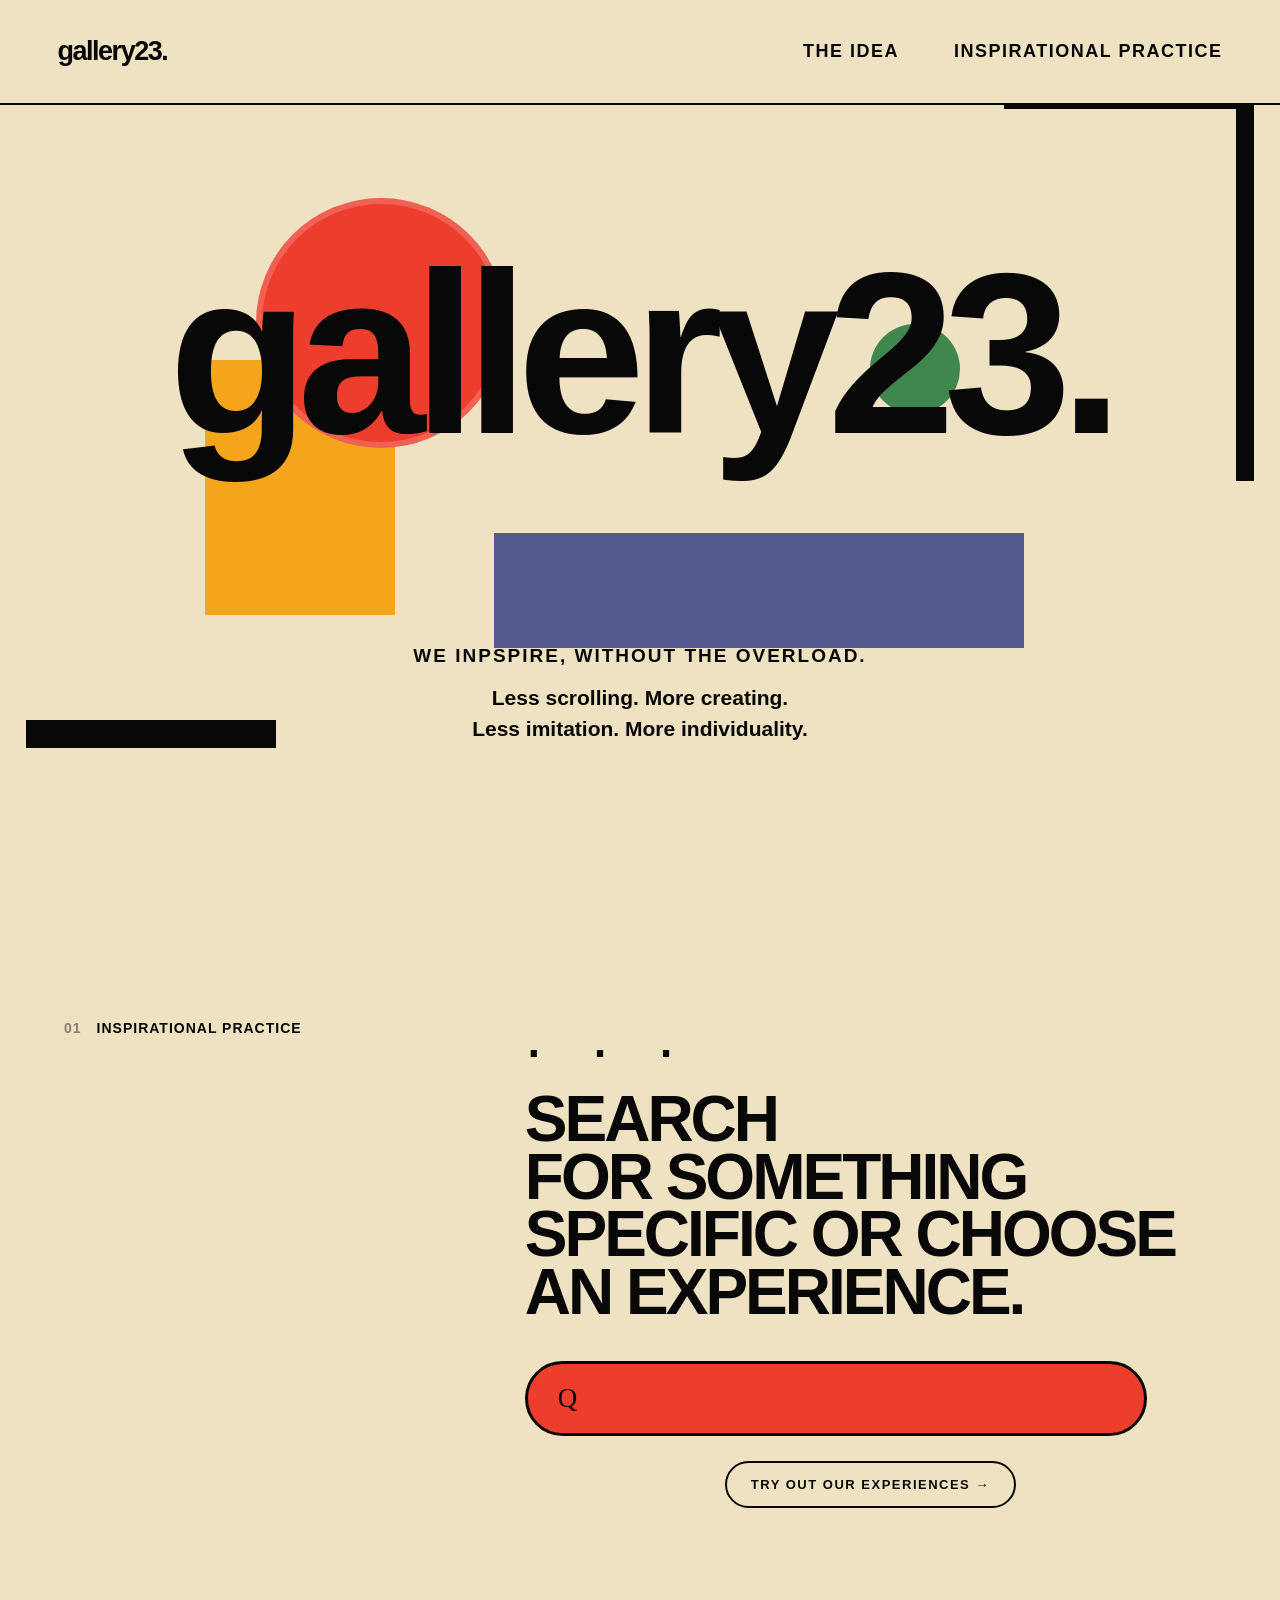
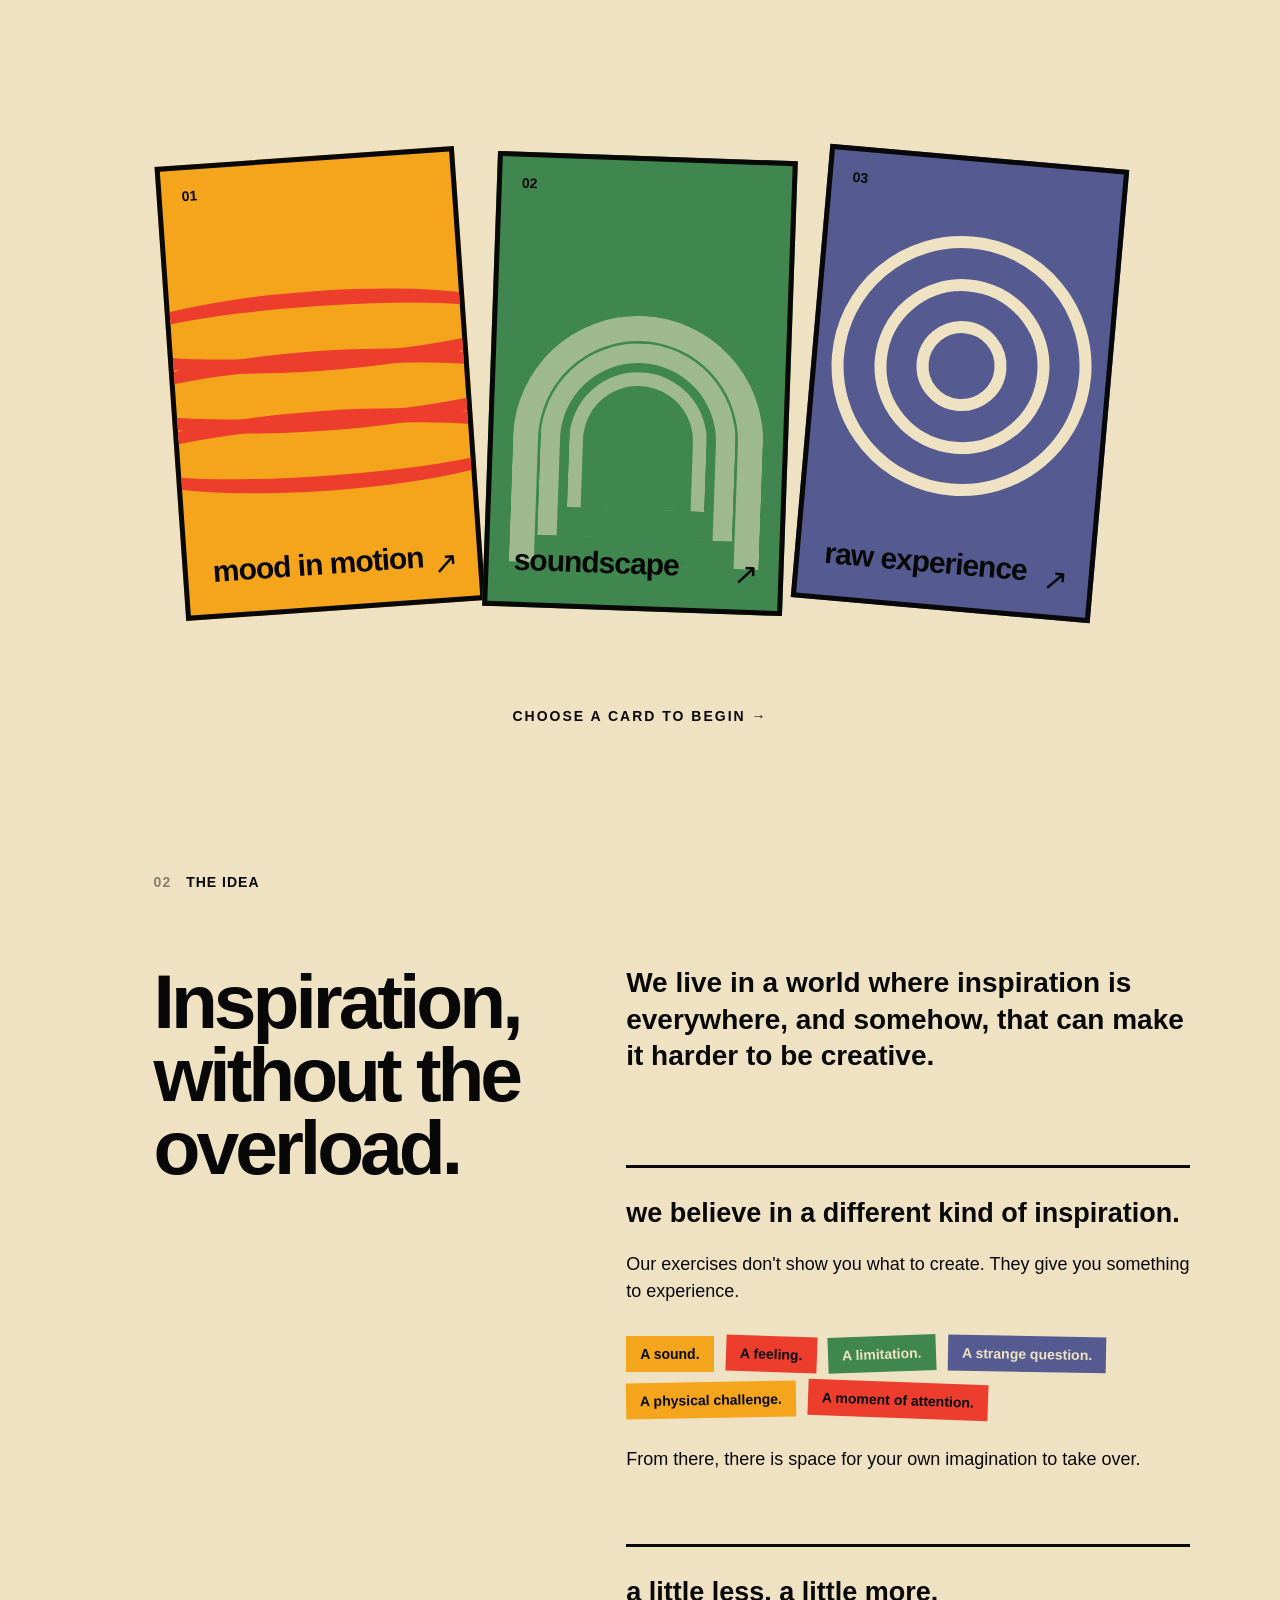
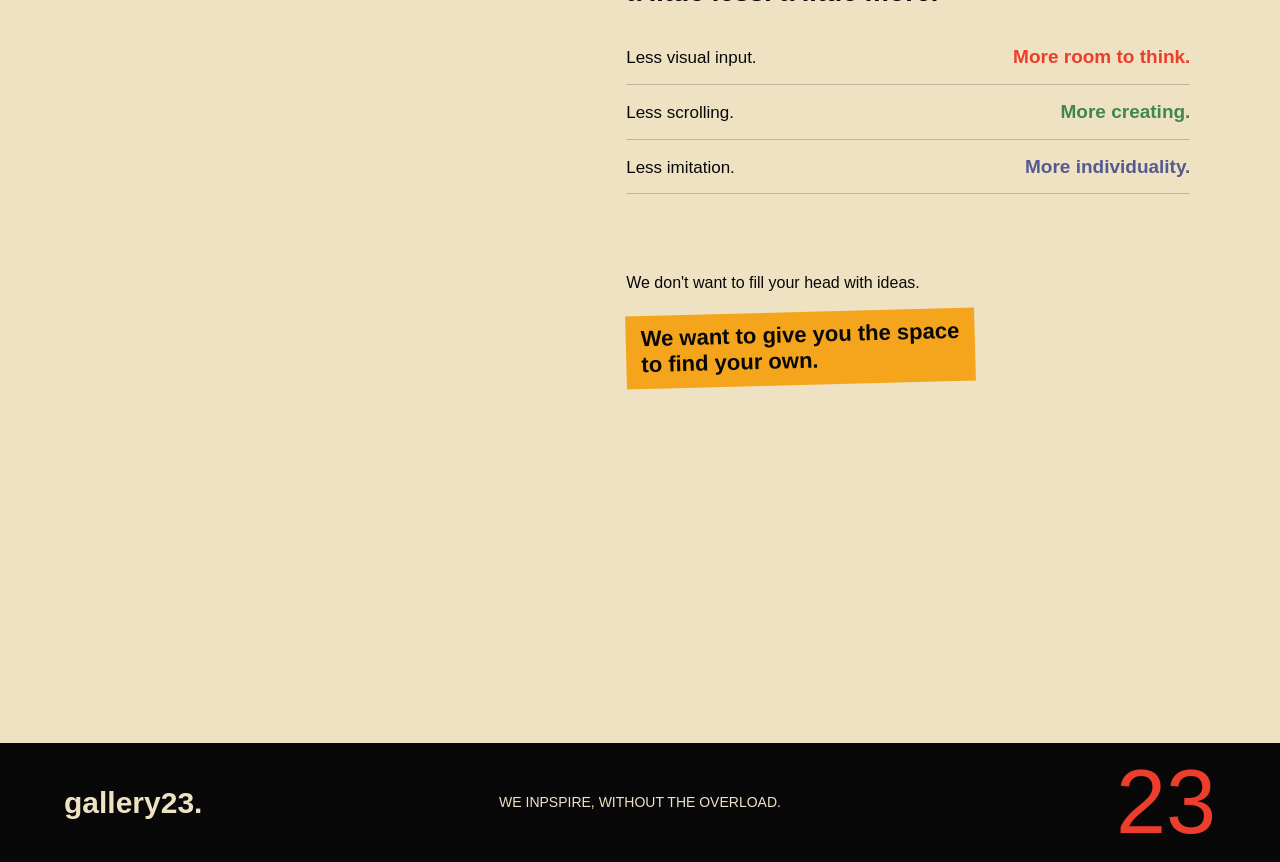
==== commit 852e31a5: "comitt 11" ====
--- a/index.html
+++ b/index.html
@@ -87,7 +87,7 @@
             <div class="practice-header">
 
                 <div class="section-label">
-                    <span>02</span>
+                    <span>01</span>
                     <span>INSPIRATIONAL PRACTICE</span>
                 </div>
 
@@ -250,7 +250,7 @@
         <section class="idea-section" id="the-idea">
 
             <div class="section-label">
-                <span>01</span>
+                <span>02</span>
                 <span>THE IDEA</span>
             </div>
 
